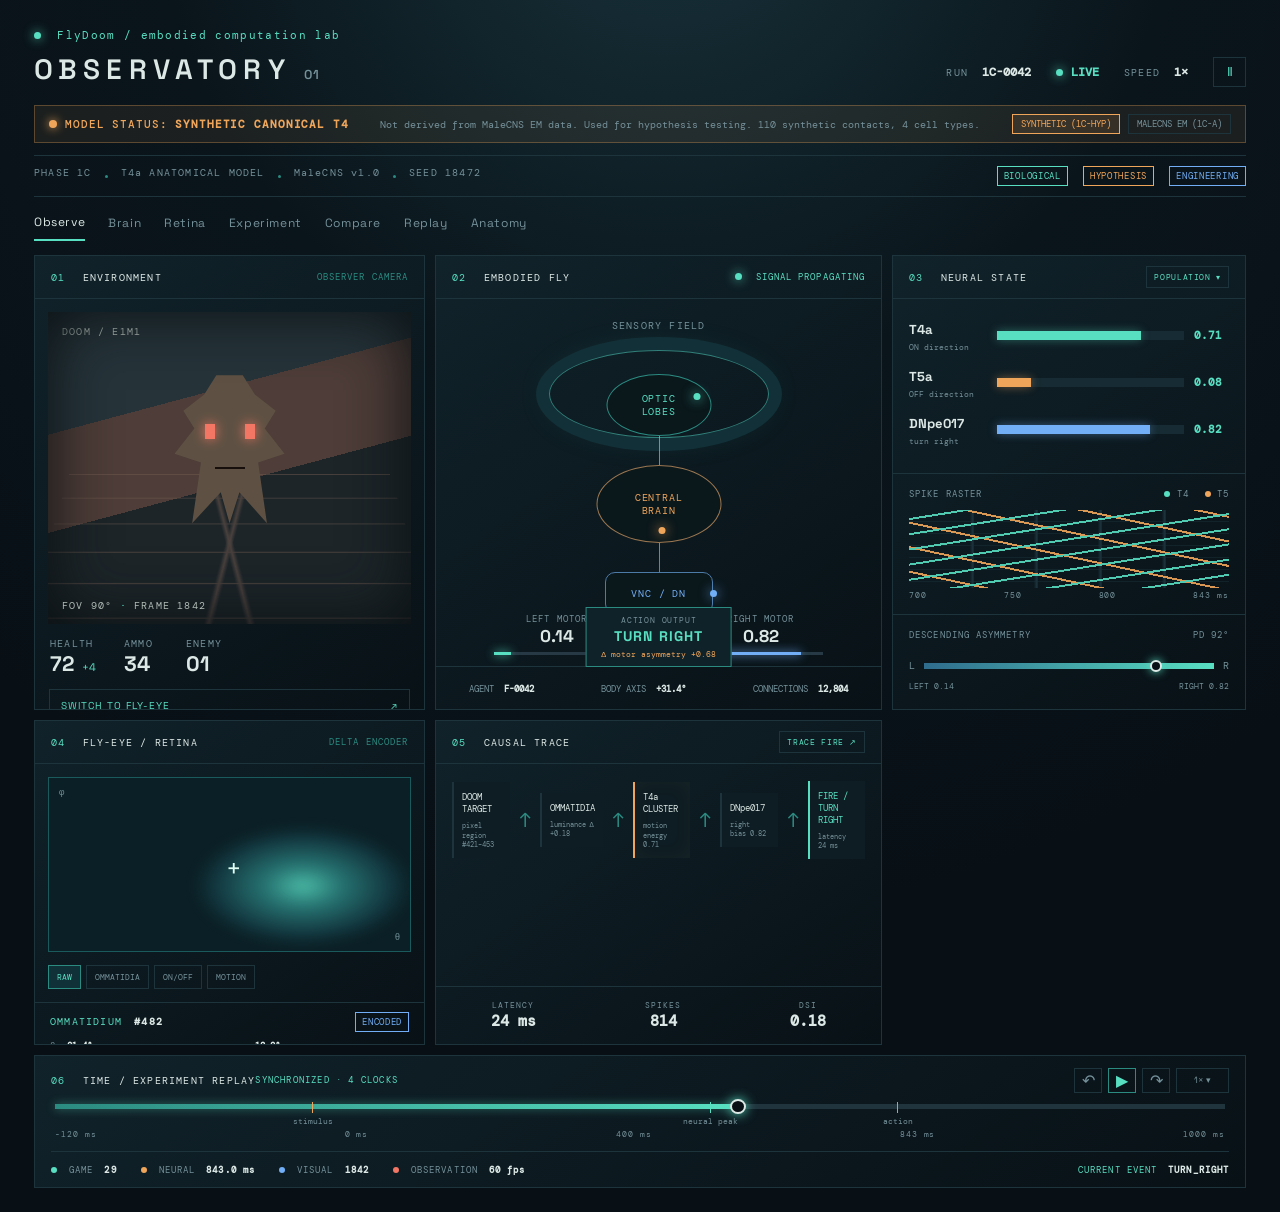
==== web/index.html @ b26ffa6d "Implement Observatory Anatomy Mode, Model Status Banner, and MaleCNS real extraction scaffold" ====
<!doctype html>
<html lang="en">
  <head>
    <meta charset="UTF-8" />
    <meta name="viewport" content="width=device-width, initial-scale=1.0" />
    <title>FlyDoom Observatory</title>
    <link rel="stylesheet" href="./styles.css" />
    <link rel="stylesheet" href="./overrides.css" />
  </head>
  <body>
    <main class="app-shell">
      <header class="topbar">
        <div class="brand-block">
          <div class="eyebrow"><span class="pulse-dot"></span> FlyDoom / embodied computation lab</div>
          <h1>OBSERVATORY <span>01</span></h1>
        </div>
        <div class="run-meta">
          <div><span class="meta-label">RUN</span> <strong>1C-0042</strong></div>
          <div class="live-status"><span class="status-dot"></span><strong id="runState">LIVE</strong></div>
          <div><span class="meta-label">SPEED</span> <strong id="speedLabel">1×</strong></div>
          <button class="icon-button" id="pauseButton" aria-label="Pause replay">Ⅱ</button>
        </div>
      </header>

      
      <div class="model-status-banner" id="modelStatusBanner">
        <div class="model-status-badge">
          <span class="warning-dot"></span>
          <span>MODEL STATUS: <strong>SYNTHETIC CANONICAL T4</strong></span>
        </div>
        <div class="model-status-desc">
          Not derived from MaleCNS EM data. Used for hypothesis testing. 110 synthetic contacts, 4 cell types.
        </div>
        <div class="model-status-switch">
          <button class="active" id="statusSyntheticBtn">SYNTHETIC (1C-HYP)</button>
          <button id="statusRealBtn">MALECNS EM (1C-A)</button>
        </div>
      </div>
      <div class="subbar">
        <span>PHASE 1C</span><i></i><span>T4a ANATOMICAL MODEL</span><i></i><span>MaleCNS v1.0</span><i></i><span>SEED 18472</span>
        <div class="subbar-right"><span class="provenance-key biological">BIOLOGICAL</span><span class="provenance-key hypothesis">HYPOTHESIS</span><span class="provenance-key engineering">ENGINEERING</span></div>
      </div>

      <nav class="mode-tabs" aria-label="Observatory modes">
        <button class="mode-tab active">Observe</button><button class="mode-tab">Brain</button><button class="mode-tab">Retina</button><button class="mode-tab">Experiment</button><button class="mode-tab">Compare</button><button class="mode-tab">Replay</button><button class="mode-tab">Anatomy</button>
      </nav>

      <section class="cockpit-grid">
        <section class="panel environment-panel">
          <div class="panel-heading"><span><span class="panel-index">01</span> ENVIRONMENT</span><span class="camera-chip">OBSERVER CAMERA</span></div>
          <div class="doom-view" id="doomView">
            <div class="doom-grid"></div><div class="crosshair"></div><div class="doom-label">DOOM / E1M1</div>
            <div class="enemy imp"><span class="imp-eye left"></span><span class="imp-eye right"></span><span class="imp-mouth"></span></div>
            <div class="damage-vignette"></div><div class="camera-readout">FOV 90° <span>·</span> FRAME 1842</div>
          </div>
          <div class="env-stats"><div><span>HEALTH</span><strong>72</strong><em>+4</em></div><div><span>AMMO</span><strong>34</strong></div><div><span>ENEMY</span><strong>01</strong></div></div>
          <button class="outline-button" id="cameraButton">SWITCH TO FLY-EYE <span>↗</span></button>
        </section>

        <section class="panel fly-panel">
          <div class="panel-heading"><span><span class="panel-index">02</span> EMBODIED FLY</span><span class="signal-label"><span class="status-dot"></span> SIGNAL PROPAGATING</span></div>
          <div class="fly-stage">
            <div class="field-label top">SENSORY FIELD</div><div class="optic-ring"></div>
            <div class="brain-node optic"><span>OPTIC<br />LOBES</span><b></b></div><div class="brain-node central"><span>CENTRAL<br />BRAIN</span><b></b></div><div class="brain-node vnc"><span>VNC / DN</span><b></b></div>
            <div class="neural-line line-a"></div><div class="neural-line line-b"></div><div class="neural-line line-c"></div>
            <div class="motor-row"><div><span class="motor-side">LEFT MOTOR</span><strong id="leftMotor">0.14</strong><div class="motor-bar"><i style="width:14%"></i></div></div><div class="motor-arrow">↘</div><div><span class="motor-side">RIGHT MOTOR</span><strong id="rightMotor">0.82</strong><div class="motor-bar right"><i style="width:82%"></i></div></div></div>
            <div class="action-readout"><span>ACTION OUTPUT</span><strong id="actionOutput">TURN RIGHT</strong><small>Δ motor asymmetry +0.68</small></div>
          </div>
          <div class="fly-footer"><span>AGENT <strong>F-0042</strong></span><span>BODY AXIS <strong>+31.4°</strong></span><span>CONNECTIONS <strong>12,804</strong></span></div>
        </section>

        <section class="panel neural-panel">
          <div class="panel-heading"><span><span class="panel-index">03</span> NEURAL STATE</span><button class="mini-button">POPULATION ▾</button></div>
          <div class="activity-list"><div class="activity-row"><div><strong>T4a</strong><small>ON direction</small></div><div class="activity-track"><i style="width:77%"></i></div><b>0.71</b></div><div class="activity-row"><div><strong>T5a</strong><small>OFF direction</small></div><div class="activity-track"><i class="orange" style="width:18%"></i></div><b>0.08</b></div><div class="activity-row"><div><strong>DNpe017</strong><small>turn right</small></div><div class="activity-track"><i class="blue" style="width:82%"></i></div><b>0.82</b></div></div>
          <div class="chart-block"><div class="chart-title"><span>SPIKE RASTER</span><span class="chart-legend"><i></i> T4 <i class="orange-dot"></i> T5</span></div><div class="raster" id="raster"></div><div class="axis"><span>700</span><span>750</span><span>800</span><span>843 ms</span></div></div>
          <div class="direction-block"><div class="chart-title"><span>DESCENDING ASYMMETRY</span><span>PD 92°</span></div><div class="direction-meter"><span>L</span><div><i style="left:78%"></i></div><span>R</span></div><div class="direction-labels"><span>LEFT 0.14</span><span>RIGHT 0.82</span></div></div>
        </section>

        <section class="panel retina-panel">
          <div class="panel-heading"><span><span class="panel-index">04</span> FLY-EYE / RETINA</span><span class="camera-chip">DELTA ENCODER</span></div>
          <div class="retina-view"><div class="retina-grid"></div><div class="retina-orb"></div><span class="retina-cross">+</span><span class="retina-axis x">θ</span><span class="retina-axis y">φ</span></div>
          <div class="retina-controls"><button class="seg active">RAW</button><button class="seg">OMMATIDIA</button><button class="seg">ON/OFF</button><button class="seg">MOTION</button></div>
          <div class="retina-inspector"><div class="inspector-title">OMMATIDIUM <strong>#482</strong><span class="provenance-key engineering">ENCODED</span></div><div class="inspector-grid"><span>θ <b>31.4°</b></span><span>φ <b>-12.8°</b></span><span>LUMINANCE <b>0.71</b></span><span>ΔI <b class="orange-text">+0.18</b></span></div><div class="downstream"><span>DOWNSTREAM</span><b>L1 <i>0.43</i></b><b>Mi1 <i>0.19</i></b><b>T4a <i>0.27</i></b></div></div>
        </section>

        <section class="panel telemetry-panel">
          <div class="panel-heading"><span><span class="panel-index">05</span> CAUSAL TRACE</span><button class="mini-button" id="traceButton">TRACE FIRE ↗</button></div>
          <div class="trace-chain"><div class="trace-node">DOOM TARGET<small>pixel region #421–453</small></div><span>↑</span><div class="trace-node">OMMATIDIA<small>luminance Δ +0.18</small></div><span>↑</span><div class="trace-node active-node">T4a CLUSTER<small>motion energy 0.71</small></div><span>↑</span><div class="trace-node">DNpe017<small>right bias 0.82</small></div><span>↑</span><div class="trace-node action-node">FIRE / TURN RIGHT<small>latency 24 ms</small></div></div>
          <div class="telemetry-footer"><div><span>LATENCY</span><strong>24 ms</strong></div><div><span>SPIKES</span><strong>814</strong></div><div><span>DSI</span><strong>0.18</strong></div></div>
        </section>
      </section>

      <!-- ANATOMY MODE VIEW -->
      <section class="anatomy-container" id="anatomyContainer">
        <!-- Left: Visual Field & Receptive Field Mapping -->
        <section class="panel">
          <div class="panel-heading">
            <span><span class="panel-index">A1</span> VISUAL FIELD & RETINOTOPY</span>
            <span class="camera-chip">T4a RECEPTIVE FIELD</span>
          </div>
          <div class="visual-field-canvas" id="visualFieldCanvas">
            <div class="retinotopic-grid" id="retinotopicGrid"></div>
            <div class="drifting-bar"></div>
            <div class="doom-label">STIMULUS: DRIFTING GRATING (0° RIGHT)</div>
            <div class="camera-readout">RETINA: <strong>DELTA ENCODER</strong> · 16 COLUMNS</div>
          </div>
          <div class="env-stats">
            <div><span>MAPPED COLS</span><strong>6, 8, 10</strong><em>T4a span</em></div>
            <div><span>INPUT TYPES</span><strong>4</strong><em>Mi4, Mi9, Mi1, Tm3</em></div>
            <div><span>TOTAL CONTACTS</span><strong>110</strong></div>
          </div>
        </section>

        <!-- Center: 3D T4a Dendritic Arborization -->
        <section class="panel">
          <div class="panel-heading">
            <span><span class="panel-index">A2</span> 3D T4a DENDRITIC ARBORIZATION</span>
            <span class="signal-label"><span class="status-dot"></span> 110 SYNAPSES MAPPED</span>
          </div>
          <div class="arbor-stage" id="arborStage">
            <svg id="arborSvg" viewBox="-15 -15 30 30">
              <!-- Coordinate Grid -->
              <circle cx="0" cy="0" r="12" fill="none" stroke="#162a33" stroke-dasharray="1,2" stroke-width="0.3"/>
              <circle cx="0" cy="0" r="6" fill="none" stroke="#162a33" stroke-dasharray="1,2" stroke-width="0.3"/>
              <line x1="-14" y1="0" x2="14" y2="0" stroke="#1f3d48" stroke-width="0.4"/>
              <line x1="0" y1="-14" x2="0" y2="14" stroke="#1f3d48" stroke-width="0.4"/>
              <text x="11" y="-1" font-size="1.6" fill="#58dfc2" font-family="monospace">+x (0° PD)</text>
              <text x="-14" y="-1" font-size="1.6" fill="#d07af5" font-family="monospace">-x (Null)</text>

              <!-- Soma -->
              <circle cx="0" cy="4" r="1.8" fill="#11252d" stroke="#58dfc2" stroke-width="0.6" id="somaNode"/>
              <text x="-2" y="7.5" font-size="1.6" fill="#bcc7c0" font-family="monospace">SOMA / SIZ</text>

              <!-- Main Dendritic Trunk -->
              <path d="M 0,2.2 L 0,-1.5" stroke="#317f79" stroke-width="2.4" class="dendrite-branch" data-branch="trunk"/>

              <!-- Leading Branch (Null Inhibition: Mi4 base, Mi9 tips) -->
              <path d="M 0,-1.5 Q -3,-2.5 -5.5,-3.8" stroke="#d07af5" stroke-width="2.0" class="dendrite-branch" data-branch="leading" id="branchLeading"/>
              <path d="M -5.5,-3.8 L -8.2,-5.0" stroke="#f5d76e" stroke-width="1.4" class="dendrite-branch" data-branch="leading_tip" id="branchLeadingTip"/>

              <!-- Central Branch (Base Excitation: Mi1) -->
              <path d="M 0,-1.5 L 0.2,-7.0" stroke="#58dfc2" stroke-width="2.2" class="dendrite-branch" data-branch="central" id="branchCentral"/>

              <!-- Trailing Branch (Delayed Excitation: Tm3) -->
              <path d="M 0,-1.5 Q 3,-2.5 5.8,-4.2" stroke="#f0a65a" stroke-width="2.0" class="dendrite-branch" data-branch="trailing" id="branchTrailing"/>

              <!-- Dynamic Synapses Group -->
              <g id="synapsesGroup"></g>
            </svg>
          </div>
          <div class="fly-footer">
            <span>AXIS <strong>X-ALIGNED (0° PREF)</strong></span>
            <span>SPAN <strong>12.3 μm</strong></span>
            <span>COMPARTMENTS <strong>3 ACTIVE</strong></span>
          </div>
        </section>

        <!-- Right: Presynaptic Partner Filter & Synapse List -->
        <section class="panel">
          <div class="panel-heading">
            <span><span class="panel-index">A3</span> PRESYNAPTIC SYNAPSE LIST</span>
            <span class="camera-chip" id="partnerCountBadge">110 CONTACTS</span>
          </div>
          <div class="partner-filter-row">
            <button class="partner-pill active" data-partner="all">ALL (110)</button>
            <button class="partner-pill mi9" data-partner="Mi9">Mi9 (15)</button>
            <button class="partner-pill mi1" data-partner="Mi1">Mi1 (40)</button>
            <button class="partner-pill tm3" data-partner="Tm3">Tm3 (35)</button>
            <button class="partner-pill mi4" data-partner="Mi4">Mi4 (20)</button>
          </div>
          <div class="synapse-table-container">
            <table class="synapse-table">
              <thead>
                <tr><th>ID</th><th>PRE</th><th>COMP</th><th>X (μm)</th><th>NT</th></tr>
              </thead>
              <tbody id="synapseTableBody"></tbody>
            </table>
          </div>
        </section>

        <!-- Bottom Full-Width: Synapse/Branch Inspector & Multi-Model Progression -->
        <section class="panel" style="grid-column: 1 / -1;">
          <div class="panel-heading">
            <span><span class="panel-index">A4</span> ANATOMICAL & EPISTEMIC PROVENANCE INSPECTOR</span>
            <div class="model-progression-tabs">
              <span style="font-size:9px;color:var(--muted);align-self:center;margin-right:4px;">MODEL EVALUATOR:</span>
              <button class="model-tab-btn" data-model="model_a">MODEL A (POINT)</button>
              <button class="model-tab-btn" data-model="model_b">MODEL B (TEMPORAL)</button>
              <button class="model-tab-btn" data-model="model_c">MODEL C (PASSIVE TREE)</button>
              <button class="model-tab-btn active" data-model="model_d">MODEL D (NONLINEAR TREE)</button>
            </div>
          </div>
          <div class="inspector-panel-grid">
            <!-- Col 1: Selected Element Summary -->
            <div class="inspector-section">
              <div class="inspector-title" id="inspectorTitle">SELECTED ELEMENT: <strong>Mi9 TIP SYNAPSE #14</strong></div>
              <div class="inspector-grid" id="inspectorDetails">
                <span>PRE-TYPE: <b>Mi9 (Column 6)</b></span>
                <span>COMPARTMENT: <b>Leading Distal Tip</b></span>
                <span>COORDINATES: <b>(-4.21, -0.42, 1.18) μm</b></span>
                <span>TRANSMITTER: <b class="orange-text">Glutamate (Inhibitory GluCl)</b></span>
                <span>DELAY / TAU: <b>τ_syn = 40.0 ms</b></span>
                <span>RECEPTIVE FIELD: <b>Visual Column 6 (Ommatidium #486)</b></span>
              </div>
            </div>

            <!-- Col 2: Epistemic Provenance Card -->
            <div class="inspector-section">
              <div class="inspector-title">PROVENANCE AUDIT & SOURCE VERIFICATION</div>
              <div class="provenance-card" id="provenanceCard">
                <span class="provenance-tier-tag hypothesis" id="provTierBadge">COMPUTATIONAL_HYPOTHESIS</span>
                <div style="color:var(--muted);line-height:1.5;">
                  <div>SOURCE: <strong id="provSource" style="color:var(--text);">Synthetic_Canonical_T4a_Model</strong></div>
                  <div>RATIONALE: <span id="provRationale">Parameterized hypothesis testing of distal tip inhibition based on Takemura et al. (2017) and Strother et al. (2017).</span></div>
                  <div>DOI: <a id="provDoi" href="#" style="color:var(--cyan);text-decoration:none;">10.1038/s41586-025-09276-5</a> · EXTRACT STATUS: <em style="color:var(--amber);font-style:normal;">Pending MaleCNS EM extraction (Phase 1C-A)</em></div>
                </div>
              </div>
            </div>

            <!-- Col 3: Live Model Electrophysiology Readout -->
            <div class="inspector-section">
              <div class="inspector-title">ACTIVE MODEL PERFORMANCE (MODEL D)</div>
              <div class="env-stats" style="padding:8px 0;gap:18px;">
                <div><span>DISCRETE DSI</span><strong id="activeDsi" style="color:var(--cyan);">0.5902</strong><em>PASS</em></div>
                <div><span>MODULATION</span><strong id="activeMi">1.000</strong><em>Zero baseline</em></div>
                <div><span>VECTOR V</span><strong id="activeVector">0.4513</strong><em>Tuned</em></div>
              </div>
              <div class="downstream" style="margin-top:2px;">
                <span>TUNING CURVE:</span>
                <b id="activeCurve" style="font-size:9px;color:var(--muted);">[25, 19, 0, 84, 97, 84, 0, 33]</b>
              </div>
            </div>
          </div>
        </section>
      </section>

      <section class="timeline-panel panel">
        <div class="timeline-top"><div class="panel-heading"><span><span class="panel-index">06</span> TIME / EXPERIMENT REPLAY</span><span class="timeline-status">SYNCHRONIZED · 4 CLOCKS</span></div><div class="replay-controls"><button>↶</button><button id="playButton">▶</button><button>↷</button><button class="speed-button">1× ▾</button></div></div>
        <div class="timeline"><div class="timeline-track"><div class="timeline-progress" id="timelineProgress"></div><button class="timeline-handle" id="timelineHandle" aria-label="Current replay time"></button><div class="event-marker stimulus" style="left:22%"><span>stimulus</span></div><div class="event-marker peak" style="left:56%"><span>neural peak</span></div><div class="event-marker action" style="left:72%"><span>action</span></div></div><div class="timeline-scale"><span>-120 ms</span><span>0 ms</span><span>400 ms</span><span>843 ms</span><span>1000 ms</span></div></div>
        <div class="clock-strip"><span><i class="clock game"></i> GAME <b>29</b></span><span><i class="clock neural"></i> NEURAL <b>843.0 ms</b></span><span><i class="clock visual"></i> VISUAL <b>1842</b></span><span><i class="clock observation"></i> OBSERVATION <b>60 fps</b></span><span class="current-event">CURRENT EVENT <b>TURN_RIGHT</b></span></div>
      </section>
    </main>
    <script src="./app.js"></script>
  </body>
</html>
---- web/styles.css ----
@import url('https://fonts.googleapis.com/css2?family=DM+Mono:wght@400;500&family=Space+Grotesk:wght@400;500;600;700&display=swap');
:root{--bg:#081016;--panel:#0d181f;--panel-hi:#11232b;--line:#1e343c;--muted:#75919a;--text:#dce8e5;--cyan:#58dfc2;--cyan-dim:#2b8b81;--amber:#f0a65a;--blue:#71aef5;--red:#f27663}*{box-sizing:border-box}body{margin:0;background:radial-gradient(circle at 52% -10%,#18313a 0,#0a151b 34%,var(--bg) 70%);color:var(--text);font-family:'Space Grotesk',sans-serif;min-width:1080px}button{font:inherit;color:inherit;cursor:pointer}.app-shell{max-width:1680px;margin:0 auto;padding:28px 34px 24px}.topbar{display:flex;justify-content:space-between;align-items:flex-end;padding-bottom:18px}.eyebrow,.meta-label,.panel-heading,.camera-chip,.signal-label,.subbar,.provenance-key,.clock-strip,.axis,.timeline-scale,.retina-controls,.motor-side,.activity-row small,.chart-title,.doom-label,.camera-readout,.field-label,.inspector-title,.downstream,.env-stats span,.telemetry-footer span{font-family:'DM Mono',monospace;font-size:10px;letter-spacing:.12em}.eyebrow{color:var(--cyan);font-size:11px}.pulse-dot,.status-dot{display:inline-block;width:7px;height:7px;border-radius:50%;background:var(--cyan);box-shadow:0 0 11px var(--cyan);margin-right:8px}.brand-block h1{font-size:28px;letter-spacing:.22em;margin:9px 0 0;font-weight:600}.brand-block h1 span{font-size:13px;color:var(--muted);letter-spacing:.12em}.run-meta{display:flex;gap:25px;align-items:center;font-family:'DM Mono',monospace;font-size:12px}.meta-label{color:var(--muted);margin-right:7px}.live-status{color:var(--cyan)}.icon-button,.mini-button,.outline-button{border:1px solid var(--line);background:transparent}.icon-button{width:33px;height:30px;color:var(--cyan)}.subbar{display:flex;gap:13px;color:var(--muted);padding:10px 0;border-top:1px solid var(--line);border-bottom:1px solid var(--line)}.subbar i{width:3px;height:3px;background:var(--cyan-dim);border-radius:50%;align-self:center}.subbar-right{margin-left:auto;display:flex;gap:15px}.provenance-key{font-size:9px;letter-spacing:.08em;padding:3px 6px;border:1px solid currentColor}.biological{color:var(--cyan)}.hypothesis{color:var(--amber)}.engineering{color:var(--blue)}.mode-tabs{display:flex;gap:23px;padding:17px 0 14px}.mode-tab{background:none;border:0;color:var(--muted);padding:0 0 9px;font-size:12px;letter-spacing:.05em}.mode-tab.active{color:var(--text);border-bottom:2px solid var(--cyan)}.cockpit-grid{display:grid;grid-template-columns:1.05fr 1.2fr .95fr;grid-template-rows:455px 325px;gap:10px}.panel{border:1px solid var(--line);background:linear-gradient(145deg,rgba(17,35,43,.95),rgba(8,17,22,.95));position:relative;overflow:hidden}.panel-heading{height:43px;border-bottom:1px solid var(--line);display:flex;align-items:center;justify-content:space-between;padding:0 16px;color:var(--muted)}.panel-heading>span:first-child{color:var(--text)}.panel-index{color:var(--cyan);margin-right:10px}.camera-chip,.signal-label{font-size:9px;color:var(--cyan-dim)}.signal-label{color:var(--cyan)}.doom-view{height:312px;margin:13px;background:#1a2327;position:relative;overflow:hidden;background:linear-gradient(165deg,#26343a 0 30%,#4e3d38 30% 54%,#1d2529 54%)}.doom-grid{position:absolute;inset:48% 0 0;background:linear-gradient(104deg,transparent 49%,#806155 50%,transparent 51%),linear-gradient(76deg,transparent 49%,#806155 50%,transparent 51%),linear-gradient(#795e53 1px,transparent 1px);background-size:100% 100%,100% 100%,100% 30px;opacity:.45;transform:perspective(170px) rotateX(16deg)}.doom-label{position:absolute;top:13px;left:14px;color:#bcc7c0}.camera-readout{position:absolute;bottom:12px;left:14px;color:#b1bbb5}.camera-readout span{color:var(--cyan)}.crosshair{position:absolute;left:50%;top:48%;width:35px;height:35px;border:1px solid rgba(88,223,194,.8);transform:translate(-50%,-50%);border-radius:50%}.crosshair:before,.crosshair:after{content:'';position:absolute;background:var(--cyan)}.crosshair:before{height:1px;width:55px;left:-11px;top:16px}.crosshair:after{width:1px;height:55px;left:16px;top:-11px}.enemy{position:absolute;left:50%;top:44%;transform:translate(-50%,-50%);width:110px;height:148px;background:#5e5143;clip-path:polygon(38% 0,62% 0,73% 13%,92% 24%,82% 36%,100% 53%,76% 59%,84% 100%,59% 79%,50% 100%,42% 79%,16% 100%,24% 59%,0 53%,18% 36%,8% 24%,27% 13%);filter:drop-shadow(0 0 12px #f2766370)}.imp-eye{position:absolute;top:49px;width:10px;height:15px;background:var(--red);box-shadow:0 0 12px var(--red)}.imp-eye.left{left:30px}.imp-eye.right{right:30px}.imp-mouth{position:absolute;left:40px;top:81px;width:30px;height:13px;border-bottom:2px solid #160f0b}.damage-vignette{position:absolute;inset:0;box-shadow:inset 0 0 65px #090f12}.env-stats{display:flex;gap:28px;padding:0 15px 12px}.env-stats div{display:grid;grid-template-columns:auto auto;column-gap:8px;align-items:baseline}.env-stats span{grid-column:1/-1;color:var(--muted)}.env-stats strong{font-size:21px}.env-stats em{color:var(--cyan);font-style:normal;font-size:11px}.outline-button{margin:0 14px;padding:9px 11px;font-size:10px;letter-spacing:.1em;color:var(--cyan);width:calc(100% - 28px);text-align:left}.outline-button span{float:right}.fly-stage{height:367px;position:relative}.field-label{position:absolute;top:20px;width:100%;text-align:center;color:var(--muted)}.optic-ring{position:absolute;left:50%;top:51px;width:220px;height:88px;transform:translateX(-50%);border:1px solid #317f79;border-radius:50%;box-shadow:0 0 0 13px #123038,0 0 35px #3bd0b020}.brain-node{position:absolute;border:1px solid var(--cyan-dim);background:#0a171b;border-radius:50%;text-align:center;display:flex;align-items:center;justify-content:center;font-family:'DM Mono',monospace;font-size:10px;letter-spacing:.08em;color:var(--cyan)}.brain-node b{position:absolute;width:7px;height:7px;background:var(--cyan);border-radius:50%;box-shadow:0 0 12px var(--cyan)}.optic{left:50%;top:75px;transform:translateX(-50%);width:105px;height:62px}.optic b{right:10px;top:18px}.central{left:50%;top:166px;transform:translateX(-50%);width:125px;height:78px;border-color:#9a7650;color:var(--amber)}.central b{bottom:8px;left:50%;background:var(--amber);box-shadow:0 0 12px var(--amber)}.vnc{left:50%;top:273px;transform:translateX(-50%);width:108px;height:42px;border-radius:10px;color:var(--blue);border-color:#4d7ba8}.vnc b{right:-5px;top:17px;background:var(--blue);box-shadow:0 0 12px var(--blue)}.neural-line{position:absolute;width:1px;background:linear-gradient(var(--cyan),var(--amber));left:50%;opacity:.7}.line-a{top:137px;height:29px}.line-b{top:244px;height:29px;background:linear-gradient(var(--amber),var(--blue))}.line-c{top:315px;height:22px;background:var(--blue)}.motor-row{position:absolute;bottom:11px;left:13%;right:13%;display:flex;justify-content:space-between;align-items:end;text-align:center}.motor-row>div:not(.motor-arrow){width:38%}.motor-arrow{color:var(--blue);font-size:21px;padding-bottom:5px}.motor-side{display:block;color:var(--muted);font-size:9px}.motor-row strong{font-size:17px}.motor-bar{height:3px;background:#263944;margin-top:5px}.motor-bar i{display:block;height:100%;background:var(--cyan);box-shadow:0 0 10px var(--cyan)}.motor-bar.right i{background:var(--blue);box-shadow:0 0 10px var(--blue)}.action-readout{position:absolute;bottom:-1px;left:50%;transform:translateX(-50%);background:#102229;border:1px solid var(--cyan-dim);padding:7px 15px;text-align:center;min-width:145px}.action-readout span,.action-readout small{display:block;font-family:'DM Mono',monospace;font-size:8px;color:var(--muted);letter-spacing:.1em}.action-readout strong{font-size:14px;color:var(--cyan);letter-spacing:.08em}.action-readout small{color:var(--amber);letter-spacing:0;margin-top:3px}.fly-footer{border-top:1px solid var(--line);height:44px;display:flex;align-items:center;justify-content:space-around;color:var(--muted);font-family:'DM Mono',monospace;font-size:9px}.fly-footer strong{color:var(--text);margin-left:5px}.activity-list{padding:19px 16px 14px}.activity-row{display:grid;grid-template-columns:78px 1fr 35px;gap:10px;align-items:center;margin-bottom:13px}.activity-row strong{font-size:13px}.activity-row small{display:block;color:var(--muted);font-size:8px;letter-spacing:0;margin-top:3px}.activity-row>b{font-family:'DM Mono',monospace;font-size:11px;color:var(--cyan)}.activity-track{height:9px;background:#162b33}.activity-track i{display:block;height:100%;background:var(--cyan);box-shadow:0 0 10px #58dfc260}.activity-track i.orange{background:var(--amber);box-shadow:0 0 10px #f0a65a70}.activity-track i.blue{background:var(--blue);box-shadow:0 0 10px #71aef570}.chart-block,.direction-block{border-top:1px solid var(--line);padding:14px 16px}.chart-title{display:flex;justify-content:space-between;color:var(--muted);font-size:9px}.chart-legend i,.chart-legend .orange-dot{display:inline-block;width:6px;height:6px;background:var(--cyan);border-radius:50%;margin-left:10px}.chart-legend .orange-dot{background:var(--amber)}.raster{height:78px;margin:10px 0 2px;background:repeating-linear-gradient(to bottom,transparent 0,transparent 11px,#1a3038 12px),linear-gradient(90deg,transparent 0 19%,#1e3640 20%,transparent 20.4% 39%,#1e3640 40%,transparent 40.4% 59%,#1e3640 60%,transparent 60.4% 79%,#1e3640 80%,transparent 80.4%);position:relative;overflow:hidden}.raster:before{content:'';position:absolute;inset:0;background:repeating-linear-gradient(171deg,transparent 0 8px,#58dfc2 8px 10px,transparent 10px 15px),repeating-linear-gradient(12deg,transparent 0 15px,#f0a65a 15px 17px,transparent 17px 24px);opacity:.9}.axis{display:flex;justify-content:space-between;color:var(--muted);font-size:8px}.direction-meter{display:flex;align-items:center;gap:9px;margin-top:18px;color:var(--muted);font-family:'DM Mono',monospace;font-size:10px}.direction-meter>div{height:6px;flex:1;background:linear-gradient(90deg,#2f6c8d,#58dfc2);position:relative}.direction-meter i{position:absolute;width:12px;height:12px;border:2px solid var(--text);border-radius:50%;top:-3px;background:var(--bg);box-shadow:0 0 10px var(--cyan)}.direction-labels{display:flex;justify-content:space-between;margin-top:9px;font-family:'DM Mono',monospace;font-size:8px;color:var(--muted)}.retina-view{height:175px;margin:13px;background:#0b2026;border:1px solid #1b5a5c;position:relative;overflow:hidden}.retina-grid{position:absolute;inset:0;background:linear-gradient(90deg,transparent 49%,#3e8c8d 50%,transparent 51%),linear-gradient(transparent 49%,#3e8c8d 50%,transparent 51%);background-size:36px 36px;opacity:.35}.retina-orb{position:absolute;left:40%;top:28%;width:220px;height:120px;background:radial-gradient(ellipse at center,#5be2c6 0,#2d8784 25%,#153e47 56%,transparent 70%);filter:blur(6px);opacity:.8}.retina-cross{position:absolute;left:49%;top:43%;color:#dffdf2;font-size:25px}.retina-axis{position:absolute;color:var(--muted);font-family:'DM Mono',monospace;font-size:9px}.retina-axis.x{right:10px;bottom:8px}.retina-axis.y{left:10px;top:8px}.retina-controls{display:flex;gap:5px;padding:0 13px 13px}.seg{border:1px solid var(--line);background:transparent;padding:6px 8px;font-size:8px;color:var(--muted)}.seg.active{color:var(--cyan);border-color:var(--cyan-dim);background:#113139}.retina-inspector{border-top:1px solid var(--line);padding:12px 15px}.inspector-title{color:var(--cyan);font-size:10px}.inspector-title strong{color:var(--text);margin-left:5px}.inspector-title .provenance-key{float:right;margin-top:-3px}.inspector-grid{display:grid;grid-template-columns:1fr 1fr;gap:7px;margin:12px 0;font-family:'DM Mono',monospace;font-size:9px;color:var(--muted)}.inspector-grid b{color:var(--text);margin-left:7px}.orange-text{color:var(--amber)!important}.downstream{display:flex;gap:12px;color:var(--muted);font-size:8px;align-items:center}.downstream b{color:var(--text)}.downstream i{color:var(--cyan);font-style:normal;margin-left:3px}.mini-button{padding:5px 7px;font-size:8px;color:var(--cyan);letter-spacing:.08em}.trace-chain{padding:17px 16px;display:grid;grid-template-columns:1fr 20px 1fr 20px 1fr 20px 1fr 20px 1fr;align-items:center;gap:5px}.trace-chain>span{text-align:center;color:var(--cyan-dim);font-size:20px}.trace-node{border-left:2px solid var(--line);padding:9px 8px;background:#0e1d23;font-family:'DM Mono',monospace;font-size:9px;color:var(--text);min-height:51px}.trace-node small{display:block;color:var(--muted);font-size:7px;margin-top:6px;line-height:1.3}.trace-node.active-node{border-color:var(--amber);box-shadow:inset 0 0 20px #f0a65a0b}.trace-node.action-node{border-color:var(--cyan);color:var(--cyan)}.telemetry-footer{position:absolute;bottom:0;border-top:1px solid var(--line);width:100%;display:flex;justify-content:space-around;padding:13px 0}.telemetry-footer div{text-align:center}.telemetry-footer span{display:block;color:var(--muted);font-size:8px}.telemetry-footer strong{font-family:'DM Mono',monospace;font-size:15px}.timeline-panel{margin-top:10px;padding:0 16px}.timeline-top{display:flex;justify-content:space-between;align-items:center}.timeline-top .panel-heading{border:0;padding:0;height:48px}.timeline-status{font-family:'DM Mono',monospace;font-size:9px;color:var(--cyan)}.replay-controls{display:flex;gap:6px}.replay-controls button{border:1px solid var(--line);background:transparent;width:28px;height:25px;color:var(--muted)}.replay-controls button:nth-child(2){color:var(--cyan);border-color:var(--cyan-dim)}.replay-controls .speed-button{width:53px;font-size:9px}.timeline{padding:0 4px 12px}.timeline-track{height:5px;background:#20343d;position:relative}.timeline-progress{height:100%;background:linear-gradient(90deg,var(--cyan-dim),var(--cyan));width:56%;box-shadow:0 0 10px #58dfc270}.timeline-handle{position:absolute;left:56%;top:-5px;width:15px;height:15px;border-radius:50%;border:2px solid var(--text);background:var(--bg);transform:translateX(-50%);box-shadow:0 0 12px var(--cyan)}.event-marker{position:absolute;top:-2px;width:1px;height:11px;background:var(--amber)}.event-marker span{position:absolute;top:14px;left:50%;transform:translateX(-50%);font-family:'DM Mono',monospace;font-size:8px;color:var(--muted);white-space:nowrap}.event-marker.peak{background:var(--cyan)}.event-marker.action{background:var(--blue)}.timeline-scale{display:flex;justify-content:space-between;color:var(--muted);font-size:8px;padding-top:20px}.clock-strip{border-top:1px solid var(--line);display:flex;gap:24px;padding:12px 0 11px;color:var(--muted);font-size:9px}.clock-strip b{color:var(--text);margin-left:5px}.clock{display:inline-block;width:6px;height:6px;border-radius:50%;margin-right:6px;background:var(--cyan)}.clock.neural{background:var(--amber)}.clock.visual{background:var(--blue)}.clock.observation{background:var(--red)}.current-event{margin-left:auto;color:var(--cyan)}@media(max-width:1250px){.app-shell{padding-left:18px;padding-right:18px}.cockpit-grid{grid-template-columns:1fr 1.1fr .9fr}.trace-chain{gap:2px}.trace-chain>span{font-size:14px}}
---- web/overrides.css ----
.doom-view.fly-eye-active{background:radial-gradient(ellipse at center,#2d8b82 0,#173f48 31%,#10252d 58%,#08161c 100%)}
.doom-view.fly-eye-active .doom-grid{opacity:.16}
.doom-view.fly-eye-active .enemy{opacity:.34;filter:drop-shadow(0 0 18px #58dfc2)}
.trace-node.trace-flash{animation:traceFlash .6s ease-out}
@keyframes traceFlash{0%{background:#58dfc235;box-shadow:0 0 24px #58dfc280}100%{background:#0e1d23;box-shadow:none}}

/* --- ANATOMY & MODEL STATUS OVERRIDES --- */
.model-status-banner {
  display: flex;
  align-items: center;
  justify-content: space-between;
  padding: 8px 14px;
  background: rgba(240, 166, 90, 0.08);
  border: 1px solid rgba(240, 166, 90, 0.3);
  margin-bottom: 12px;
  font-family: 'DM Mono', monospace;
  font-size: 11px;
}
.model-status-badge {
  display: flex;
  align-items: center;
  gap: 8px;
  color: var(--amber);
  font-weight: 500;
  letter-spacing: 0.08em;
}
.model-status-badge .warning-dot {
  width: 8px;
  height: 8px;
  border-radius: 50%;
  background: var(--amber);
  box-shadow: 0 0 10px var(--amber);
  animation: pulseAmber 2s infinite ease-in-out;
}
@keyframes pulseAmber {
  0%, 100% { opacity: 0.6; transform: scale(0.9); }
  50% { opacity: 1; transform: scale(1.15); }
}
.model-status-desc {
  color: var(--muted);
  font-size: 10px;
}
.model-status-switch {
  display: flex;
  gap: 8px;
}
.model-status-switch button {
  background: transparent;
  border: 1px solid var(--line);
  padding: 3px 8px;
  font-size: 9px;
  color: var(--muted);
}
.model-status-switch button.active {
  border-color: var(--amber);
  color: var(--amber);
  background: rgba(240, 166, 90, 0.12);
}

/* Anatomy Screen View */
.anatomy-container {
  display: none;
  grid-template-columns: 1fr 1.25fr 1.05fr;
  grid-template-rows: 490px 240px;
  gap: 10px;
}
.anatomy-active .cockpit-grid {
  display: none;
}
.anatomy-active .anatomy-container {
  display: grid;
}

/* Visual Field Panel */
.visual-field-canvas {
  height: 300px;
  margin: 12px;
  background: #081419;
  border: 1px solid var(--line);
  position: relative;
  overflow: hidden;
}
.retinotopic-grid {
  position: absolute;
  inset: 0;
  display: grid;
  grid-template-columns: repeat(16, 1fr);
  opacity: 0.45;
}
.retino-col {
  border-right: 1px dashed rgba(88, 223, 194, 0.2);
  transition: background 0.2s, box-shadow 0.2s;
  cursor: pointer;
}
.retino-col:hover, .retino-col.highlighted {
  background: rgba(88, 223, 194, 0.18);
  box-shadow: inset 0 0 12px rgba(88, 223, 194, 0.4);
}
.drifting-bar {
  position: absolute;
  top: 15%;
  bottom: 15%;
  width: 18px;
  background: rgba(88, 223, 194, 0.85);
  box-shadow: 0 0 25px rgba(88, 223, 194, 0.8);
  animation: driftRight 4s infinite linear;
}
@keyframes driftRight {
  0% { left: 5%; }
  100% { left: 90%; }
}

/* 3D T4a Dendritic Arbor Canvas */
.arbor-stage {
  height: 410px;
  position: relative;
  background: radial-gradient(circle at center, #0e1e24 0%, #081116 70%);
  overflow: hidden;
}
.arbor-stage svg {
  width: 100%;
  height: 100%;
}
.dendrite-branch {
  stroke-linecap: round;
  stroke-linejoin: round;
  cursor: pointer;
  transition: stroke 0.25s, stroke-width 0.25s, filter 0.25s;
}
.dendrite-branch:hover, .dendrite-branch.highlighted {
  stroke-width: 6px !important;
  filter: drop-shadow(0 0 8px currentColor);
}
.synapse-node {
  cursor: pointer;
  transition: r 0.2s, filter 0.2s;
}
.synapse-node:hover, .synapse-node.highlighted {
  r: 8px !important;
  filter: drop-shadow(0 0 10px currentColor);
}

/* Synapse Partner List & Filters */
.partner-filter-row {
  display: flex;
  gap: 6px;
  padding: 10px 14px;
  border-bottom: 1px solid var(--line);
}
.partner-pill {
  padding: 4px 8px;
  font-family: 'DM Mono', monospace;
  font-size: 9px;
  border: 1px solid var(--line);
  background: transparent;
  color: var(--muted);
}
.partner-pill.active {
  border-color: currentColor;
}
.partner-pill.mi9 { color: #f5d76e; }
.partner-pill.mi1 { color: #58dfc2; }
.partner-pill.tm3 { color: #f0a65a; }
.partner-pill.mi4 { color: #d07af5; }

.synapse-table-container {
  height: 380px;
  overflow-y: auto;
  font-family: 'DM Mono', monospace;
  font-size: 9px;
}
.synapse-table {
  width: 100%;
  border-collapse: collapse;
}
.synapse-table th {
  text-align: left;
  padding: 6px 10px;
  color: var(--muted);
  border-bottom: 1px solid var(--line);
  font-weight: 400;
  position: sticky;
  top: 0;
  background: #0d1920;
}
.synapse-table td {
  padding: 5px 10px;
  border-bottom: 1px solid rgba(30, 52, 60, 0.4);
  color: var(--text);
  cursor: pointer;
}
.synapse-table tr:hover, .synapse-table tr.selected {
  background: rgba(88, 223, 194, 0.12);
}

/* Bottom Inspector & Provenance */
.inspector-panel-grid {
  display: grid;
  grid-template-columns: 1.2fr 1.3fr 1fr;
  height: 100%;
}
.inspector-section {
  padding: 12px 16px;
  border-right: 1px solid var(--line);
}
.inspector-section:last-child {
  border-right: none;
}
.provenance-card {
  margin-top: 8px;
  background: #091419;
  border: 1px solid var(--line);
  padding: 8px 12px;
  font-family: 'DM Mono', monospace;
  font-size: 9px;
}
.provenance-tier-tag {
  display: inline-block;
  padding: 2px 6px;
  font-weight: 600;
  font-size: 8px;
  letter-spacing: 0.1em;
  margin-bottom: 6px;
  border: 1px solid currentColor;
}
.provenance-tier-tag.biological { color: var(--cyan); }
.provenance-tier-tag.hypothesis { color: var(--amber); }
.provenance-tier-tag.engineering { color: var(--blue); }

.model-progression-tabs {
  display: flex;
  gap: 6px;
  margin-top: 8px;
}
.model-tab-btn {
  padding: 5px 8px;
  border: 1px solid var(--line);
  background: transparent;
  font-family: 'DM Mono', monospace;
  font-size: 9px;
  color: var(--muted);
}
.model-tab-btn.active {
  border-color: var(--cyan);
  color: var(--cyan);
  background: rgba(88, 223, 194, 0.12);
}
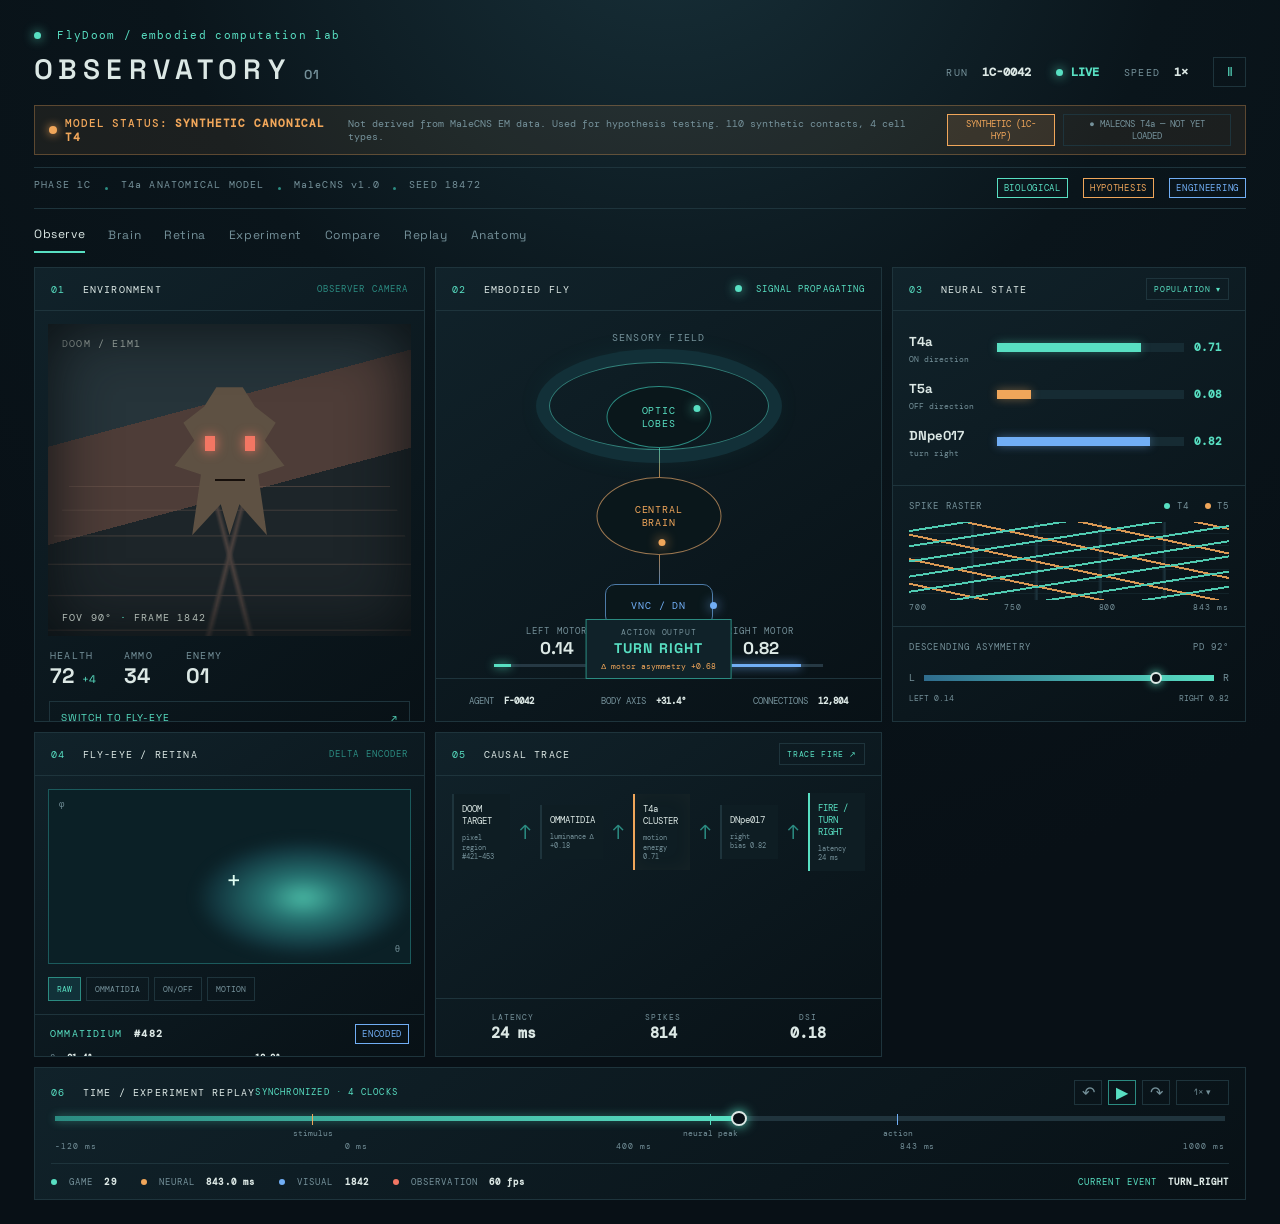
==== commit 31e8aac2: "fix(observatory): enforce epistemic boundaries in web UI and decouple EM confidence" ====
--- a/web/index.html
+++ b/web/index.html
@@ -33,7 +33,7 @@
         </div>
         <div class="model-status-switch">
           <button class="active" id="statusSyntheticBtn">SYNTHETIC (1C-HYP)</button>
-          <button id="statusRealBtn">MALECNS EM (1C-A)</button>
+          <button id="statusRealBtn" disabled title="Awaiting Phase 1C-A EM extraction">● MALECNS T4a — NOT YET LOADED</button>
         </div>
       </div>
       <div class="subbar">
@@ -111,10 +111,10 @@
           </div>
         </section>
 
-        <!-- Center: 3D T4a Dendritic Arborization -->
+        <!-- Center: T4a Dendritic Arbor — 2D Projection -->
         <section class="panel">
           <div class="panel-heading">
-            <span><span class="panel-index">A2</span> 3D T4a DENDRITIC ARBORIZATION</span>
+            <span><span class="panel-index">A2</span> T4a DENDRITIC ARBOR — 2D PROJECTION</span>
             <span class="signal-label"><span class="status-dot"></span> 110 SYNAPSES MAPPED</span>
           </div>
           <div class="arbor-stage" id="arborStage">
@@ -221,7 +221,7 @@
             <div class="inspector-section">
               <div class="inspector-title">ACTIVE MODEL PERFORMANCE (MODEL D)</div>
               <div class="env-stats" style="padding:8px 0;gap:18px;">
-                <div><span>DISCRETE DSI</span><strong id="activeDsi" style="color:var(--cyan);">0.5902</strong><em>PASS</em></div>
+                <div><span>DISCRETE DSI</span><strong id="activeDsi" style="color:var(--cyan);">0.5902</strong><em>HYPOTHESIS GATE: PASS</em></div>
                 <div><span>MODULATION</span><strong id="activeMi">1.000</strong><em>Zero baseline</em></div>
                 <div><span>VECTOR V</span><strong id="activeVector">0.4513</strong><em>Tuned</em></div>
               </div>
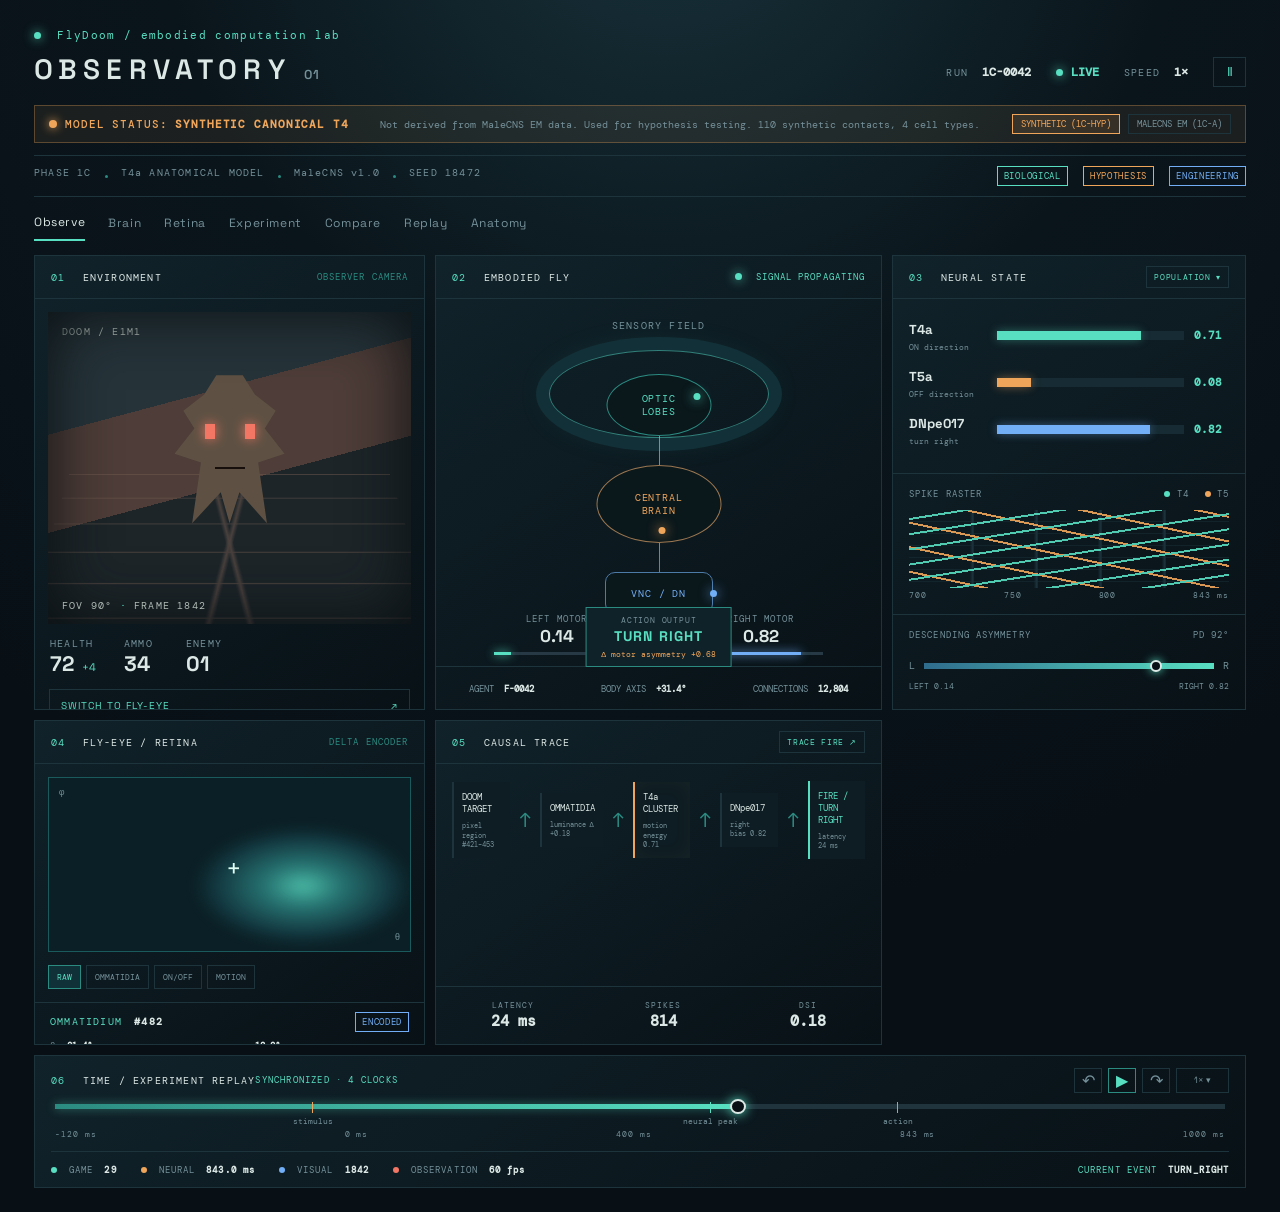
==== commit 3a6556ae: "feat(connectome): implement Phase 1C-A MaleCNS v1.0 biological extraction pipeline and Observatory i" ====
--- a/web/index.html
+++ b/web/index.html
@@ -25,15 +25,15 @@
       
       <div class="model-status-banner" id="modelStatusBanner">
         <div class="model-status-badge">
-          <span class="warning-dot"></span>
-          <span>MODEL STATUS: <strong>SYNTHETIC CANONICAL T4</strong></span>
-        </div>
-        <div class="model-status-desc">
+          <span class="warning-dot" id="statusDot"></span>
+          <span>MODEL STATUS: <strong id="modelStatusTitle">SYNTHETIC CANONICAL T4</strong></span>
+        </div>
+        <div class="model-status-desc" id="modelStatusDesc">
           Not derived from MaleCNS EM data. Used for hypothesis testing. 110 synthetic contacts, 4 cell types.
         </div>
         <div class="model-status-switch">
           <button class="active" id="statusSyntheticBtn">SYNTHETIC (1C-HYP)</button>
-          <button id="statusRealBtn" disabled title="Awaiting Phase 1C-A EM extraction">● MALECNS T4a — NOT YET LOADED</button>
+          <button id="statusRealBtn">MALECNS EM (1C-A)</button>
         </div>
       </div>
       <div class="subbar">
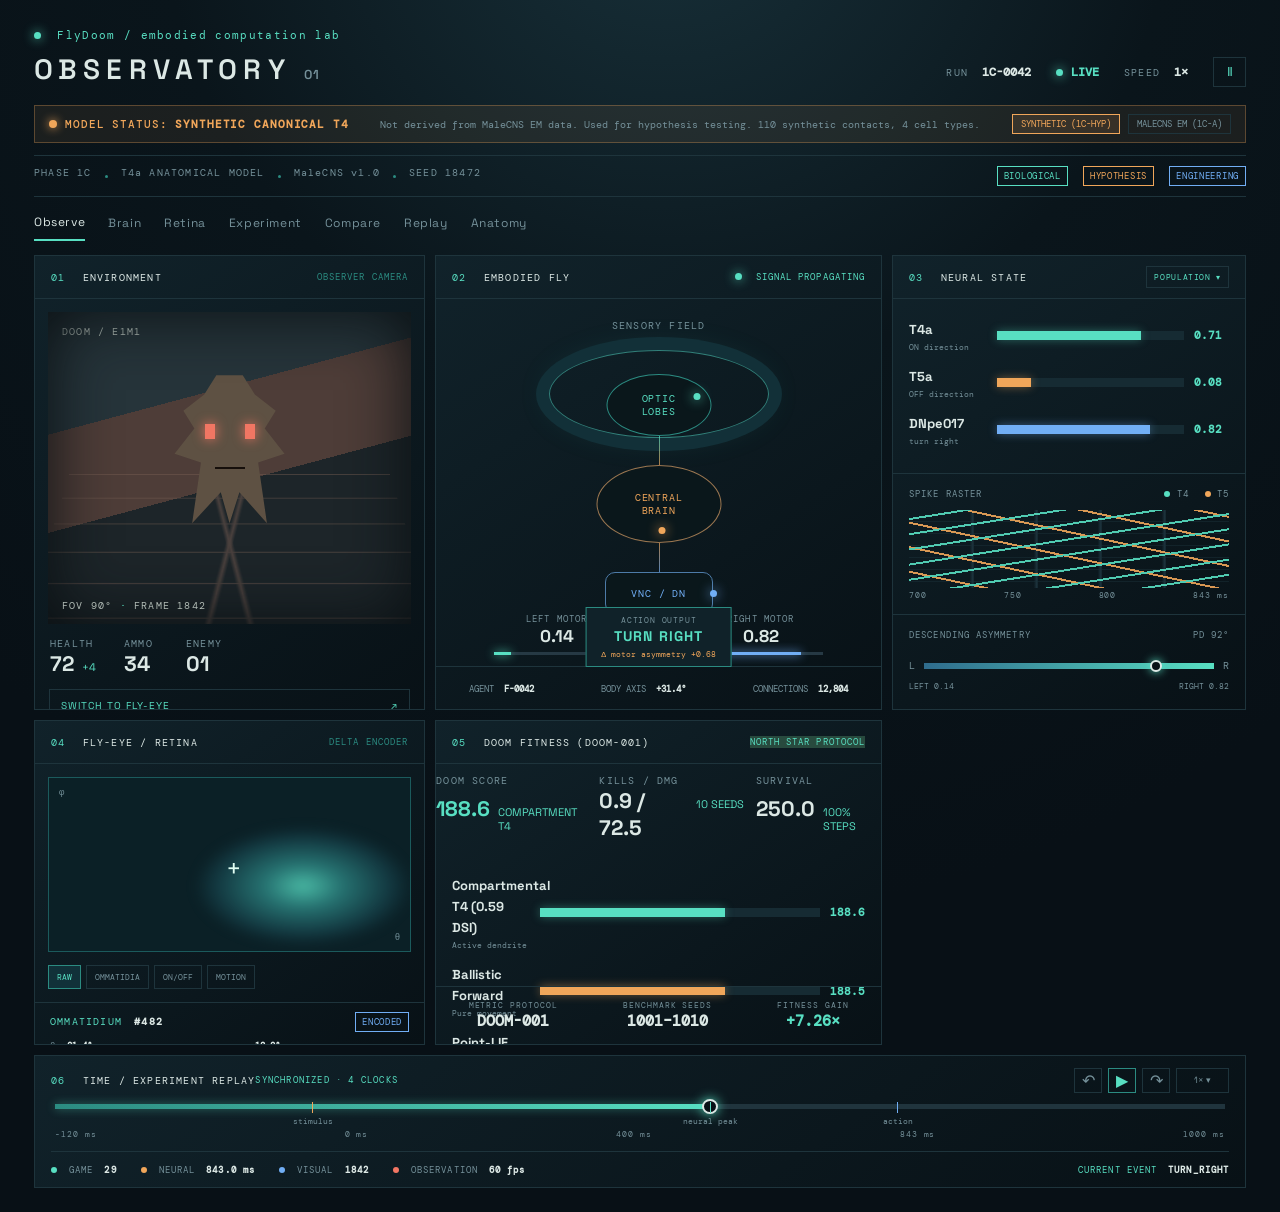
==== commit 036826a0: "feat(doom001): implement embodied Doom benchmark, E1M1 raycaster, and provenance tier realignment" ====
--- a/web/index.html
+++ b/web/index.html
@@ -84,9 +84,18 @@
         </section>
 
         <section class="panel telemetry-panel">
-          <div class="panel-heading"><span><span class="panel-index">05</span> CAUSAL TRACE</span><button class="mini-button" id="traceButton">TRACE FIRE ↗</button></div>
-          <div class="trace-chain"><div class="trace-node">DOOM TARGET<small>pixel region #421–453</small></div><span>↑</span><div class="trace-node">OMMATIDIA<small>luminance Δ +0.18</small></div><span>↑</span><div class="trace-node active-node">T4a CLUSTER<small>motion energy 0.71</small></div><span>↑</span><div class="trace-node">DNpe017<small>right bias 0.82</small></div><span>↑</span><div class="trace-node action-node">FIRE / TURN RIGHT<small>latency 24 ms</small></div></div>
-          <div class="telemetry-footer"><div><span>LATENCY</span><strong>24 ms</strong></div><div><span>SPIKES</span><strong>814</strong></div><div><span>DSI</span><strong>0.18</strong></div></div>
+          <div class="panel-heading"><span><span class="panel-index">05</span> DOOM FITNESS (DOOM-001)</span><span class="camera-chip" style="background:#284a3e;color:var(--cyan);border-color:#3c7a65;">NORTH STAR PROTOCOL</span></div>
+          <div class="env-stats" style="padding:10px 0;gap:12px;">
+            <div><span>DOOM SCORE</span><strong id="doomScoreVal" style="color:var(--cyan);">188.6</strong><em>COMPARTMENT T4</em></div>
+            <div><span>KILLS / DMG</span><strong id="doomKillsVal">0.9 / 72.5</strong><em>10 SEEDS</em></div>
+            <div><span>SURVIVAL</span><strong id="doomSurvVal">250.0</strong><em>100% STEPS</em></div>
+          </div>
+          <div class="activity-list" style="margin-top:4px;">
+            <div class="activity-row"><div><strong>Compartmental T4 (0.59 DSI)</strong><small>Active dendrite</small></div><div class="activity-track"><i style="width:66%;background:var(--cyan);"></i></div><b style="color:var(--cyan);">188.6</b></div>
+            <div class="activity-row"><div><strong>Ballistic Forward</strong><small>Pure movement</small></div><div class="activity-track"><i class="orange" style="width:66%"></i></div><b>188.5</b></div>
+            <div class="activity-row"><div><strong>Point-LIF EMD (0.13 DSI)</strong><small>Canonical point LIF</small></div><div class="activity-track"><i class="blue" style="width:9%"></i></div><b>25.9</b></div>
+          </div>
+          <div class="telemetry-footer"><div><span>METRIC PROTOCOL</span><strong>DOOM-001</strong></div><div><span>BENCHMARK SEEDS</span><strong>1001–1010</strong></div><div><span>FITNESS GAIN</span><strong style="color:var(--cyan);">+7.26×</strong></div></div>
         </section>
       </section>
 
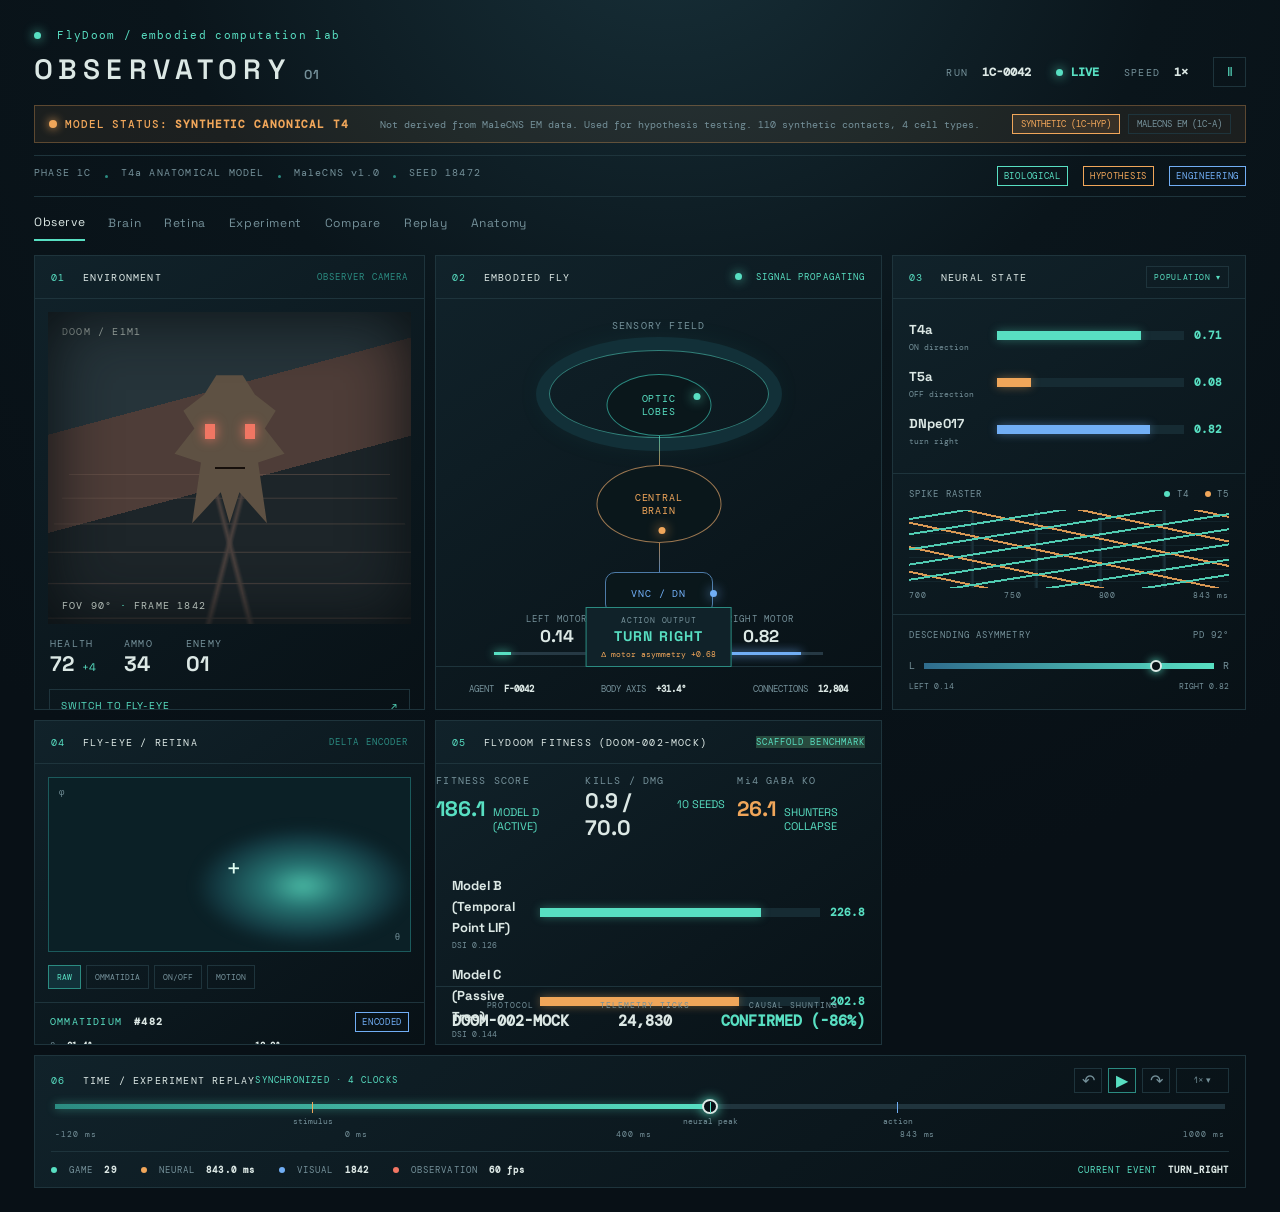
==== commit 51fa313a: "feat(doom002): execute controlled neural ablation, tick telemetry, and epistemic labeling" ====
--- a/web/index.html
+++ b/web/index.html
@@ -84,18 +84,20 @@
         </section>
 
         <section class="panel telemetry-panel">
-          <div class="panel-heading"><span><span class="panel-index">05</span> DOOM FITNESS (DOOM-001)</span><span class="camera-chip" style="background:#284a3e;color:var(--cyan);border-color:#3c7a65;">NORTH STAR PROTOCOL</span></div>
+          <div class="panel-heading"><span><span class="panel-index">05</span> FLYDOOM FITNESS (DOOM-002-MOCK)</span><span class="camera-chip" style="background:#284a3e;color:var(--cyan);border-color:#3c7a65;">SCAFFOLD BENCHMARK</span></div>
           <div class="env-stats" style="padding:10px 0;gap:12px;">
-            <div><span>DOOM SCORE</span><strong id="doomScoreVal" style="color:var(--cyan);">188.6</strong><em>COMPARTMENT T4</em></div>
-            <div><span>KILLS / DMG</span><strong id="doomKillsVal">0.9 / 72.5</strong><em>10 SEEDS</em></div>
-            <div><span>SURVIVAL</span><strong id="doomSurvVal">250.0</strong><em>100% STEPS</em></div>
+            <div><span>FITNESS SCORE</span><strong id="doomScoreVal" style="color:var(--cyan);">186.1</strong><em>MODEL D (ACTIVE)</em></div>
+            <div><span>KILLS / DMG</span><strong id="doomKillsVal">0.9 / 70.0</strong><em>10 SEEDS</em></div>
+            <div><span>Mi4 GABA KO</span><strong id="doomKoVal" style="color:var(--amber);">26.1</strong><em>SHUNTERS COLLAPSE</em></div>
           </div>
           <div class="activity-list" style="margin-top:4px;">
-            <div class="activity-row"><div><strong>Compartmental T4 (0.59 DSI)</strong><small>Active dendrite</small></div><div class="activity-track"><i style="width:66%;background:var(--cyan);"></i></div><b style="color:var(--cyan);">188.6</b></div>
-            <div class="activity-row"><div><strong>Ballistic Forward</strong><small>Pure movement</small></div><div class="activity-track"><i class="orange" style="width:66%"></i></div><b>188.5</b></div>
-            <div class="activity-row"><div><strong>Point-LIF EMD (0.13 DSI)</strong><small>Canonical point LIF</small></div><div class="activity-track"><i class="blue" style="width:9%"></i></div><b>25.9</b></div>
-          </div>
-          <div class="telemetry-footer"><div><span>METRIC PROTOCOL</span><strong>DOOM-001</strong></div><div><span>BENCHMARK SEEDS</span><strong>1001–1010</strong></div><div><span>FITNESS GAIN</span><strong style="color:var(--cyan);">+7.26×</strong></div></div>
+            <div class="activity-row"><div><strong>Model B (Temporal Point LIF)</strong><small>DSI 0.126</small></div><div class="activity-track"><i style="width:79%;background:var(--cyan);"></i></div><b style="color:var(--cyan);">226.8</b></div>
+            <div class="activity-row"><div><strong>Model C (Passive Tree)</strong><small>DSI 0.144</small></div><div class="activity-track"><i class="orange" style="width:71%"></i></div><b>202.8</b></div>
+            <div class="activity-row"><div><strong>Model A (Point LIF)</strong><small>DSI 0.054</small></div><div class="activity-track"><i class="blue" style="width:70%"></i></div><b>201.1</b></div>
+            <div class="activity-row"><div><strong>Model D (Active Tree)</strong><small>DSI 0.590</small></div><div class="activity-track"><i style="width:65%;background:var(--purple);"></i></div><b>186.1</b></div>
+            <div class="activity-row"><div><strong>Model D (Mi4 GABA KO)</strong><small>Shunting ablated</small></div><div class="activity-track"><i class="red" style="width:9%;background:#e05252;"></i></div><b style="color:#e05252;">26.1</b></div>
+          </div>
+          <div class="telemetry-footer"><div><span>PROTOCOL</span><strong>DOOM-002-MOCK</strong></div><div><span>TELEMETRY TICKS</span><strong>24,830</strong></div><div><span>CAUSAL SHUNTING</span><strong style="color:var(--cyan);">CONFIRMED (-86%)</strong></div></div>
         </section>
       </section>
 
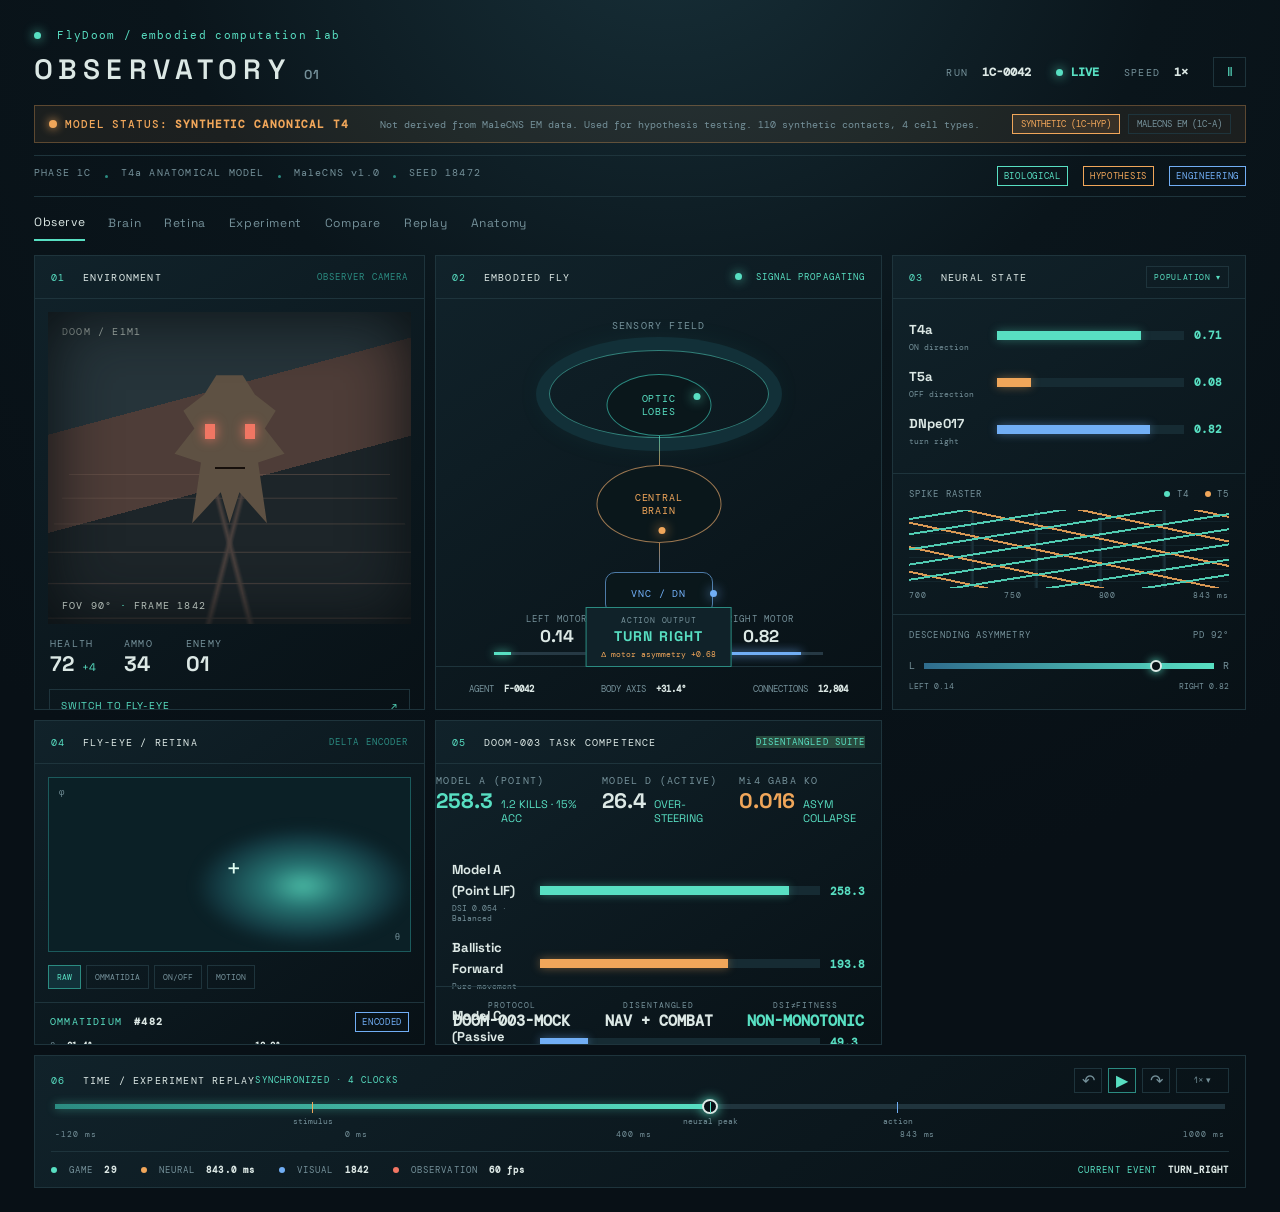
==== commit 0343efde: "feat(doom003): implement task-competence corridor, scale-normalized transduction, and disentangled 4" ====
--- a/web/index.html
+++ b/web/index.html
@@ -84,20 +84,20 @@
         </section>
 
         <section class="panel telemetry-panel">
-          <div class="panel-heading"><span><span class="panel-index">05</span> FLYDOOM FITNESS (DOOM-002-MOCK)</span><span class="camera-chip" style="background:#284a3e;color:var(--cyan);border-color:#3c7a65;">SCAFFOLD BENCHMARK</span></div>
+          <div class="panel-heading"><span><span class="panel-index">05</span> DOOM-003 TASK COMPETENCE</span><span class="camera-chip" style="background:#284a3e;color:var(--cyan);border-color:#3c7a65;">DISENTANGLED SUITE</span></div>
           <div class="env-stats" style="padding:10px 0;gap:12px;">
-            <div><span>FITNESS SCORE</span><strong id="doomScoreVal" style="color:var(--cyan);">186.1</strong><em>MODEL D (ACTIVE)</em></div>
-            <div><span>KILLS / DMG</span><strong id="doomKillsVal">0.9 / 70.0</strong><em>10 SEEDS</em></div>
-            <div><span>Mi4 GABA KO</span><strong id="doomKoVal" style="color:var(--amber);">26.1</strong><em>SHUNTERS COLLAPSE</em></div>
+            <div><span>MODEL A (POINT)</span><strong style="color:var(--cyan);">258.3</strong><em>1.2 KILLS · 15% ACC</em></div>
+            <div><span>MODEL D (ACTIVE)</span><strong style="color:var(--purple);">26.4</strong><em>OVER-STEERING</em></div>
+            <div><span>Mi4 GABA KO</span><strong style="color:var(--amber);">0.016</strong><em>ASYM COLLAPSE</em></div>
           </div>
           <div class="activity-list" style="margin-top:4px;">
-            <div class="activity-row"><div><strong>Model B (Temporal Point LIF)</strong><small>DSI 0.126</small></div><div class="activity-track"><i style="width:79%;background:var(--cyan);"></i></div><b style="color:var(--cyan);">226.8</b></div>
-            <div class="activity-row"><div><strong>Model C (Passive Tree)</strong><small>DSI 0.144</small></div><div class="activity-track"><i class="orange" style="width:71%"></i></div><b>202.8</b></div>
-            <div class="activity-row"><div><strong>Model A (Point LIF)</strong><small>DSI 0.054</small></div><div class="activity-track"><i class="blue" style="width:70%"></i></div><b>201.1</b></div>
-            <div class="activity-row"><div><strong>Model D (Active Tree)</strong><small>DSI 0.590</small></div><div class="activity-track"><i style="width:65%;background:var(--purple);"></i></div><b>186.1</b></div>
-            <div class="activity-row"><div><strong>Model D (Mi4 GABA KO)</strong><small>Shunting ablated</small></div><div class="activity-track"><i class="red" style="width:9%;background:#e05252;"></i></div><b style="color:#e05252;">26.1</b></div>
-          </div>
-          <div class="telemetry-footer"><div><span>PROTOCOL</span><strong>DOOM-002-MOCK</strong></div><div><span>TELEMETRY TICKS</span><strong>24,830</strong></div><div><span>CAUSAL SHUNTING</span><strong style="color:var(--cyan);">CONFIRMED (-86%)</strong></div></div>
+            <div class="activity-row"><div><strong>Model A (Point LIF)</strong><small>DSI 0.054 · Balanced</small></div><div class="activity-track"><i style="width:89%;background:var(--cyan);"></i></div><b style="color:var(--cyan);">258.3</b></div>
+            <div class="activity-row"><div><strong>Ballistic Forward</strong><small>Pure movement</small></div><div class="activity-track"><i class="orange" style="width:67%"></i></div><b>193.8</b></div>
+            <div class="activity-row"><div><strong>Model C (Passive Tree)</strong><small>DSI 0.144</small></div><div class="activity-track"><i class="blue" style="width:17%"></i></div><b>49.3</b></div>
+            <div class="activity-row"><div><strong>Model B (Temporal Point)</strong><small>DSI 0.126</small></div><div class="activity-track"><i style="width:9%"></i></div><b>26.8</b></div>
+            <div class="activity-row"><div><strong>Model D (Active Tree)</strong><small>DSI 0.590 · Saturated</small></div><div class="activity-track"><i style="width:9%;background:var(--purple);"></i></div><b>26.4</b></div>
+          </div>
+          <div class="telemetry-footer"><div><span>PROTOCOL</span><strong>DOOM-003-MOCK</strong></div><div><span>DISENTANGLED</span><strong>NAV + COMBAT</strong></div><div><span>DSI≠FITNESS</span><strong style="color:var(--cyan);">NON-MONOTONIC</strong></div></div>
         </section>
       </section>
 
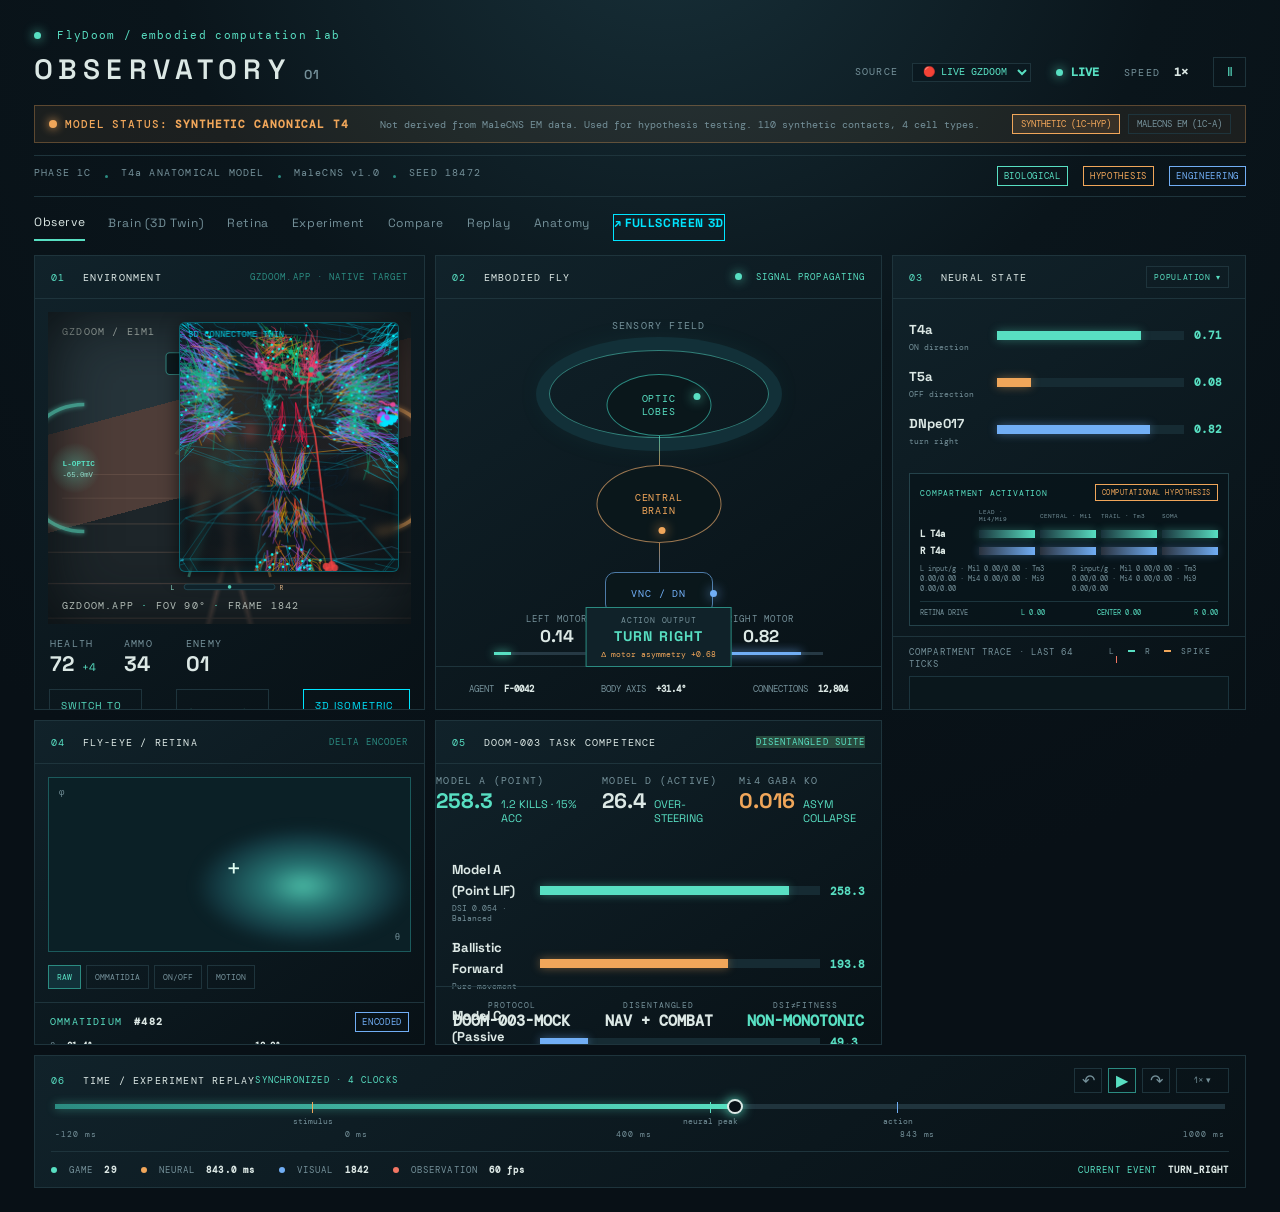
==== commit 482d0103: "feat: FlyDoom - Neuromorphic Drosophila Connectome Twin Playing DOOM - Closed-loop embodiment of an " ====
--- a/web/index.html
+++ b/web/index.html
@@ -15,7 +15,7 @@
           <h1>OBSERVATORY <span>01</span></h1>
         </div>
         <div class="run-meta">
-          <div><span class="meta-label">RUN</span> <strong>1C-0042</strong></div>
+          <div><span class="meta-label">SOURCE</span> <select id="runSelect" style="background:#0b1920;color:var(--cyan);border:1px solid var(--line);padding:2px 6px;font-family:monospace;font-size:10px;"><option value="live">🔴 LIVE GZDOOM</option></select></div>
           <div class="live-status"><span class="status-dot"></span><strong id="runState">LIVE</strong></div>
           <div><span class="meta-label">SPEED</span> <strong id="speedLabel">1×</strong></div>
           <button class="icon-button" id="pauseButton" aria-label="Pause replay">Ⅱ</button>
@@ -42,19 +42,108 @@
       </div>
 
       <nav class="mode-tabs" aria-label="Observatory modes">
-        <button class="mode-tab active">Observe</button><button class="mode-tab">Brain</button><button class="mode-tab">Retina</button><button class="mode-tab">Experiment</button><button class="mode-tab">Compare</button><button class="mode-tab">Replay</button><button class="mode-tab">Anatomy</button>
+        <button class="mode-tab active" data-mode="observe">Observe</button>
+        <button class="mode-tab" data-mode="brain">Brain (3D Twin)</button>
+        <button class="mode-tab" data-mode="retina">Retina</button>
+        <button class="mode-tab" data-mode="experiment">Experiment</button>
+        <button class="mode-tab" data-mode="compare">Compare</button>
+        <button class="mode-tab" data-mode="replay">Replay</button>
+        <button class="mode-tab" data-mode="anatomy">Anatomy</button>
+        <a href="fly_3d_visible_nervous_system.html" target="_blank" class="mode-tab" style="color:#00e5ff;text-decoration:none;display:inline-flex;align-items:center;gap:4px;border:1px solid #00e5ff;font-weight:bold;">↗ FULLSCREEN 3D</a>
       </nav>
 
       <section class="cockpit-grid">
         <section class="panel environment-panel">
-          <div class="panel-heading"><span><span class="panel-index">01</span> ENVIRONMENT</span><span class="camera-chip">OBSERVER CAMERA</span></div>
+          <div class="panel-heading"><span><span class="panel-index">01</span> ENVIRONMENT</span><span class="camera-chip" id="environmentStatus">GZDOOM.APP · NATIVE TARGET</span></div>
           <div class="doom-view" id="doomView">
-            <div class="doom-grid"></div><div class="crosshair"></div><div class="doom-label">DOOM / E1M1</div>
+            <img class="live-frame" id="liveFrame" alt="Live GZDoom frame" />
+            <div class="doom-grid"></div><div class="crosshair"></div><div class="doom-label">GZDOOM / E1M1</div>
+
+            <!-- In-Situ Neural HUD Overlay on Doom Gameplay -->
+            <svg class="neural-hud-overlay" id="neuralHudOverlay" viewBox="0 0 400 300">
+              <defs>
+                <radialGradient id="opticGlowLeft" cx="50%" cy="50%" r="50%">
+                  <stop offset="0%" stop-color="#58dfc2" stop-opacity="0.85"/>
+                  <stop offset="100%" stop-color="#58dfc2" stop-opacity="0"/>
+                </radialGradient>
+                <radialGradient id="opticGlowRight" cx="50%" cy="50%" r="50%">
+                  <stop offset="0%" stop-color="#f0a65a" stop-opacity="0.85"/>
+                  <stop offset="100%" stop-color="#f0a65a" stop-opacity="0"/>
+                </radialGradient>
+                <filter id="hudGlow" x="-20%" y="-20%" width="140%" height="140%">
+                  <feGaussianBlur stdDeviation="3" result="blur"/>
+                  <feComposite in="SourceGraphic" in2="blur" operator="over"/>
+                </filter>
+              </defs>
+
+              <!-- Optic Lobe Arc Overlays (Lateral Visual Motion Flow) -->
+              <g id="hudOpticLobes" class="hud-layer">
+                <!-- Left Optic Flow Ring Arc -->
+                <path id="hudOpticL" d="M 40,80 A 70,70 0 0,0 40,220" fill="none" stroke="#58dfc2" stroke-width="4" opacity="0.6" filter="url(#hudGlow)"/>
+                <circle id="hudOpticGlowL" cx="30" cy="150" r="28" fill="url(#opticGlowLeft)" opacity="0.4"/>
+                <text x="16" y="148" font-size="8.5" fill="#58dfc2" font-family="monospace" font-weight="bold">L-OPTIC</text>
+                <text id="hudOpticValL" x="16" y="160" font-size="8" fill="#8edecb" font-family="monospace">-65.0mV</text>
+
+                <!-- Right Optic Flow Ring Arc -->
+                <path id="hudOpticR" d="M 360,80 A 70,70 0 0,1 360,220" fill="none" stroke="#f0a65a" stroke-width="4" opacity="0.6" filter="url(#hudGlow)"/>
+                <circle id="hudOpticGlowR" cx="370" cy="150" r="28" fill="url(#opticGlowRight)" opacity="0.4"/>
+                <text x="330" y="148" font-size="8.5" fill="#f0a65a" font-family="monospace" font-weight="bold">R-OPTIC</text>
+                <text id="hudOpticValR" x="330" y="160" font-size="8" fill="#e8ba89" font-family="monospace">-65.0mV</text>
+              </g>
+
+              <!-- Central Brain & CX Heading Reticle (Target Acquisition) -->
+              <g id="hudCxReticle" class="hud-layer" transform="translate(200, 150)">
+                <!-- Compass dial -->
+                <circle cx="0" cy="0" r="45" fill="none" stroke="#254d58" stroke-width="1.2" stroke-dasharray="2,3"/>
+                <circle cx="0" cy="0" r="32" fill="none" stroke="#1b3942" stroke-width="1"/>
+                <!-- Reticle crosshairs -->
+                <line x1="-48" y1="0" x2="-35" y2="0" stroke="#3da69f" stroke-width="1.5"/>
+                <line x1="35" y1="0" x2="48" y2="0" stroke="#3da69f" stroke-width="1.5"/>
+                <line x1="0" y1="-48" x2="0" y2="-35" stroke="#3da69f" stroke-width="1.5"/>
+                <line x1="0" y1="35" x2="0" y2="48" stroke="#3da69f" stroke-width="1.5"/>
+                <!-- Dynamic Heading / Target Needle -->
+                <g id="hudTargetPointer" transform="rotate(0)">
+                  <polygon points="0,-42 -5,-30 5,-30" fill="#f5d76e"/>
+                  <line x1="0" y1="-30" x2="0" y2="-12" stroke="#f5d76e" stroke-width="1.5" stroke-dasharray="1,1"/>
+                </g>
+                <!-- Lock-On Indicator Ring -->
+                <circle id="hudLockRing" cx="0" cy="0" r="22" fill="none" stroke="#58dfc2" stroke-width="2" opacity="0.3"/>
+                <text id="hudLockText" x="0" y="3" text-anchor="middle" font-size="8" fill="#58dfc2" font-family="monospace" font-weight="bold">CX SCAN</text>
+              </g>
+
+              <!-- Descending Motor Tracks (VNC / DNpe017) -->
+              <g id="hudMotorTracks" class="hud-layer">
+                <!-- Left DN Track -->
+                <path id="hudDnLeft" d="M 175,200 L 155,270" fill="none" stroke="#58dfc2" stroke-width="3" opacity="0.5"/>
+                <!-- Right DN Track -->
+                <path id="hudDnRight" d="M 225,200 L 245,270" fill="none" stroke="#f0a65a" stroke-width="3" opacity="0.5"/>
+                <!-- Asymmetry Meter Bar -->
+                <rect x="150" y="278" width="100" height="6" fill="#11252d" stroke="#254d58" rx="3"/>
+                <rect id="hudAsymIndicator" x="198" y="279" width="4" height="4" fill="#58dfc2" rx="2"/>
+                <text x="135" y="284" font-size="7" fill="#8edecb" font-family="monospace">L</text>
+                <text x="255" y="284" font-size="7" fill="#e8ba89" font-family="monospace">R</text>
+              </g>
+
+              <!-- Active Neural Action Badge (Pulsing trigger indicator) -->
+              <g id="hudActionBadge" class="hud-layer" transform="translate(200, 35)">
+                <rect id="hudActionBg" x="-70" y="-12" width="140" height="24" fill="#0b171c" fill-opacity="0.88" stroke="#317f79" stroke-width="1.2" rx="4"/>
+                <text id="hudActionName" x="0" y="2" text-anchor="middle" font-size="10.5" fill="#58dfc2" font-family="monospace" font-weight="bold">FORWARD</text>
+                <text id="hudActionCircuit" x="0" y="18" text-anchor="middle" font-size="6.5" fill="#75938d" font-family="monospace">LPTC BILATERAL BALANCE</text>
+              </g>
+            </svg>
+
+            <!-- In-Situ Isometric 3D Brain Hologram Canvas overtop Gameplay -->
+            <canvas class="doom-3d-hologram" id="doom3dHologram" title="Interactive 3D Fly Brain Hologram (Drag to Orbit · Double-click for Full/Corner)"></canvas>
+
             <div class="enemy imp"><span class="imp-eye left"></span><span class="imp-eye right"></span><span class="imp-mouth"></span></div>
-            <div class="damage-vignette"></div><div class="camera-readout">FOV 90° <span>·</span> FRAME 1842</div>
-          </div>
-          <div class="env-stats"><div><span>HEALTH</span><strong>72</strong><em>+4</em></div><div><span>AMMO</span><strong>34</strong></div><div><span>ENEMY</span><strong>01</strong></div></div>
-          <button class="outline-button" id="cameraButton">SWITCH TO FLY-EYE <span>↗</span></button>
+            <div class="damage-vignette" id="damageVignette"></div><div class="camera-readout">GZDOOM.APP <span>·</span> FOV 90° <span>·</span> FRAME 1842</div>
+          </div>
+          <div class="env-stats"><div><span>HEALTH</span><strong id="healthValue">72</strong><em>+4</em></div><div><span>AMMO</span><strong id="ammoValue">34</strong></div><div><span>ENEMY</span><strong id="enemyValue">01</strong></div></div>
+          <div style="display:flex;gap:6px;flex-wrap:wrap;">
+            <button class="outline-button" id="cameraButton" style="flex:1;">SWITCH TO FLY-EYE <span>↗</span></button>
+            <button class="outline-button" id="toggleHudButton" style="flex:1;">2D HUD: <span style="color:var(--cyan);">ON</span></button>
+            <button class="outline-button active" id="toggle3dHoloButton" style="flex:1.2;border-color:#00e5ff;color:#00e5ff;">3D ISOMETRIC BRAIN: <span id="holoStateText">ON</span></button>
+          </div>
         </section>
 
         <section class="panel fly-panel">
@@ -64,7 +153,7 @@
             <div class="brain-node optic"><span>OPTIC<br />LOBES</span><b></b></div><div class="brain-node central"><span>CENTRAL<br />BRAIN</span><b></b></div><div class="brain-node vnc"><span>VNC / DN</span><b></b></div>
             <div class="neural-line line-a"></div><div class="neural-line line-b"></div><div class="neural-line line-c"></div>
             <div class="motor-row"><div><span class="motor-side">LEFT MOTOR</span><strong id="leftMotor">0.14</strong><div class="motor-bar"><i style="width:14%"></i></div></div><div class="motor-arrow">↘</div><div><span class="motor-side">RIGHT MOTOR</span><strong id="rightMotor">0.82</strong><div class="motor-bar right"><i style="width:82%"></i></div></div></div>
-            <div class="action-readout"><span>ACTION OUTPUT</span><strong id="actionOutput">TURN RIGHT</strong><small>Δ motor asymmetry +0.68</small></div>
+            <div class="action-readout"><span>ACTION OUTPUT</span><strong id="actionOutput">TURN RIGHT</strong><small id="asymmetryValue">Δ motor asymmetry +0.68</small></div>
           </div>
           <div class="fly-footer"><span>AGENT <strong>F-0042</strong></span><span>BODY AXIS <strong>+31.4°</strong></span><span>CONNECTIONS <strong>12,804</strong></span></div>
         </section>
@@ -72,6 +161,15 @@
         <section class="panel neural-panel">
           <div class="panel-heading"><span><span class="panel-index">03</span> NEURAL STATE</span><button class="mini-button">POPULATION ▾</button></div>
           <div class="activity-list"><div class="activity-row"><div><strong>T4a</strong><small>ON direction</small></div><div class="activity-track"><i style="width:77%"></i></div><b>0.71</b></div><div class="activity-row"><div><strong>T5a</strong><small>OFF direction</small></div><div class="activity-track"><i class="orange" style="width:18%"></i></div><b>0.08</b></div><div class="activity-row"><div><strong>DNpe017</strong><small>turn right</small></div><div class="activity-track"><i class="blue" style="width:82%"></i></div><b>0.82</b></div></div>
+          <div class="activation-map" aria-label="T4 compartment activation map">
+            <div class="activation-map-heading"><span>COMPARTMENT ACTIVATION</span><span class="provenance-key hypothesis">COMPUTATIONAL HYPOTHESIS</span></div>
+            <div class="activation-columns"><span></span><span>LEAD · Mi4/Mi9</span><span>CENTRAL · Mi1</span><span>TRAIL · Tm3</span><span>SOMA</span></div>
+            <div class="activation-row"><strong>L T4a</strong><i id="t4LLeading"></i><i id="t4LCentral"></i><i id="t4LTrailing"></i><i id="t4LSoma"></i></div>
+            <div class="activation-row"><strong>R T4a</strong><i id="t4RLeading"></i><i id="t4RCentral"></i><i id="t4RTrailing"></i><i id="t4RSoma"></i></div>
+            <div class="activation-drives"><span id="t4LDrives">L input/g · Mi1 0.00/0.00 · Tm3 0.00/0.00 · Mi4 0.00/0.00 · Mi9 0.00/0.00</span><span id="t4RDrives">R input/g · Mi1 0.00/0.00 · Tm3 0.00/0.00 · Mi4 0.00/0.00 · Mi9 0.00/0.00</span></div>
+            <div class="retinal-drive-readout"><span>RETINA DRIVE</span><b id="retinaDriveL">L 0.00</b><b id="retinaDriveC">CENTER 0.00</b><b id="retinaDriveR">R 0.00</b></div>
+          </div>
+          <div class="activation-trace-wrap"><div class="chart-title"><span>COMPARTMENT TRACE · LAST 64 TICKS</span><span class="trace-legend">L <i></i> R <b></b> SPIKE <em></em></span></div><canvas id="activationTraceCanvas" width="430" height="76" aria-label="Rolling bilateral T4 compartment activation trace"></canvas></div>
           <div class="chart-block"><div class="chart-title"><span>SPIKE RASTER</span><span class="chart-legend"><i></i> T4 <i class="orange-dot"></i> T5</span></div><div class="raster" id="raster"></div><div class="axis"><span>700</span><span>750</span><span>800</span><span>843 ms</span></div></div>
           <div class="direction-block"><div class="chart-title"><span>DESCENDING ASYMMETRY</span><span>PD 92°</span></div><div class="direction-meter"><span>L</span><div><i style="left:78%"></i></div><span>R</span></div><div class="direction-labels"><span>LEFT 0.14</span><span>RIGHT 0.82</span></div></div>
         </section>
@@ -245,6 +343,24 @@
         </section>
       </section>
 
+      <!-- FULL 3D CNS DIGITAL TWIN EMBEDDED VIEW -->
+      <section class="cns-3d-container" id="cns3DContainer">
+        <iframe id="cns3DIframe" src="fly_3d_visible_nervous_system.html" style="width:100%; height:100%; border:none; background:#050a0e;" title="Full 3D Visible Drosophila Nervous System & Connectome Twin"></iframe>
+      </section>
+
+      <section class="benchmark-view" id="benchmarkView">
+        <div class="benchmark-header">
+          <div><div class="eyebrow">DOOM-003-MOCK / SEALED BENCHMARK</div><h2>Task competence is not one number.</h2><p>Four orthogonal readouts keep navigation, combat, survival, and neural dynamics disentangled.</p></div>
+          <div class="benchmark-seal"><span class="status-dot"></span> 24,825 TELEMETRY TICKS<br /><small>runs/doom003_competence_1789164345</small></div>
+        </div>
+        <div class="metric-cards"><article><span>NAVIGATION</span><strong>3.1<span>%</span></strong><small>Model B progress · best 10.4%</small></article><article><span>COMBAT</span><strong>0.15<span> acc</span></strong><small>Model A hit accuracy · 1.2 kills</small></article><article><span>SURVIVAL</span><strong>72<span> HP</span></strong><small>Random baseline remaining health</small></article><article class="neural-card"><span>NEURAL / DSI</span><strong>0.5902</strong><small>Model D active tree · hypothesis tier</small></article></div>
+        <div class="benchmark-columns">
+          <div class="benchmark-table-wrap"><div class="section-caption">ARCHITECTURE / CONDITION <span>FITNESS IS SECONDARY</span></div><table class="benchmark-table"><thead><tr><th>CONDITION</th><th>DSI</th><th>NAV %</th><th>GOAL m</th><th>BUMPS</th><th>KILLS</th><th>FITNESS</th></tr></thead><tbody><tr><td>RandomController</td><td>—</td><td>8.8</td><td>13.2</td><td>31.3</td><td>1.40</td><td>289.29</td></tr><tr class="best-control"><td>Model A · Point LIF</td><td>0.0544</td><td>9.6</td><td>13.1</td><td>0.5</td><td>1.20</td><td>258.32</td></tr><tr><td>Model B · Temporal LIF</td><td>0.1264</td><td>3.1</td><td>14.1</td><td>0.0</td><td>0.00</td><td>26.80</td></tr><tr><td>Model C · Passive Tree</td><td>0.1444</td><td>7.3</td><td>13.4</td><td>1.4</td><td>0.10</td><td>49.27</td></tr><tr class="active-row"><td>Model D · Active Tree</td><td>0.5902</td><td>2.4</td><td>14.2</td><td>0.0</td><td>0.00</td><td>26.42</td></tr></tbody></table></div>
+          <div class="lesion-panel"><div class="section-caption">MECHANISTIC LESION SENSITIVITY <span>MODEL D</span></div><div class="lesion-row"><span>INTACT</span><div class="lesion-bar"><i style="width:86%"></i></div><b>σ Δ 0.622</b></div><div class="lesion-row mi4"><span>Mi4 GABA KO</span><div class="lesion-bar"><i style="width:8%"></i></div><b>σ Δ 0.016</b></div><p class="lesion-callout"><strong>97.4% collapse</strong><br />Without Mi4 shunting, directional selectivity disappears. The agent drives forward blindly for <b>2,420 / 2,500</b> steps.</p></div>
+        </div>
+        <div class="paradox-banner"><span class="paradox-icon">↯</span><div><strong>CONTROLLABILITY PARADOX</strong><p>Model D is the most directionally selective, yet Model A navigates better. High biological gain over-steers without stabilized descending control.</p></div><div class="paradox-compare"><span>DSI <b>0.5902</b></span><span>NAV <b>2.4%</b></span><i>vs</i><span>DSI <b>0.0544</b></span><span>NAV <b>9.6%</b></span></div></div>
+      </section>
+
       <section class="timeline-panel panel">
         <div class="timeline-top"><div class="panel-heading"><span><span class="panel-index">06</span> TIME / EXPERIMENT REPLAY</span><span class="timeline-status">SYNCHRONIZED · 4 CLOCKS</span></div><div class="replay-controls"><button>↶</button><button id="playButton">▶</button><button>↷</button><button class="speed-button">1× ▾</button></div></div>
         <div class="timeline"><div class="timeline-track"><div class="timeline-progress" id="timelineProgress"></div><button class="timeline-handle" id="timelineHandle" aria-label="Current replay time"></button><div class="event-marker stimulus" style="left:22%"><span>stimulus</span></div><div class="event-marker peak" style="left:56%"><span>neural peak</span></div><div class="event-marker action" style="left:72%"><span>action</span></div></div><div class="timeline-scale"><span>-120 ms</span><span>0 ms</span><span>400 ms</span><span>843 ms</span><span>1000 ms</span></div></div>
--- a/web/overrides.css
+++ b/web/overrides.css
@@ -3,6 +3,10 @@
 .doom-view.fly-eye-active .enemy{opacity:.34;filter:drop-shadow(0 0 18px #58dfc2)}
 .trace-node.trace-flash{animation:traceFlash .6s ease-out}
 @keyframes traceFlash{0%{background:#58dfc235;box-shadow:0 0 24px #58dfc280}100%{background:#0e1d23;box-shadow:none}}
+
+.benchmark-view{display:none;border:1px solid var(--line);background:linear-gradient(145deg,rgba(17,35,43,.96),rgba(8,17,22,.98));padding:22px;margin-bottom:10px}.benchmark-active .benchmark-view{display:block}.benchmark-active .cockpit-grid{display:none}.benchmark-header{display:flex;justify-content:space-between;align-items:flex-start;border-bottom:1px solid var(--line);padding-bottom:18px}.benchmark-header h2{font-size:25px;font-weight:500;letter-spacing:-.03em;margin:8px 0 4px}.benchmark-header p{color:var(--muted);margin:0;font-size:12px}.benchmark-seal{font:10px 'DM Mono',monospace;letter-spacing:.08em;color:var(--cyan);text-align:right;line-height:1.8}.benchmark-seal small{color:var(--muted);letter-spacing:0;font-size:8px}.metric-cards{display:grid;grid-template-columns:repeat(4,1fr);gap:8px;margin:16px 0}.metric-cards article{border:1px solid var(--line);padding:14px 15px;background:#0b1920}.metric-cards article.neural-card{border-color:#7c6347;background:#241d16}.metric-cards span,.section-caption{font:9px 'DM Mono',monospace;letter-spacing:.1em;color:var(--muted)}.metric-cards strong{display:block;font-size:27px;color:var(--text);margin:7px 0 3px}.metric-cards strong span{font:12px 'DM Mono',monospace;color:var(--cyan)}.metric-cards small{color:var(--muted);font-size:9px}.benchmark-columns{display:grid;grid-template-columns:1.35fr .65fr;gap:10px}.benchmark-table-wrap,.lesion-panel{border:1px solid var(--line);background:#0b171d}.section-caption{display:flex;justify-content:space-between;padding:12px 14px;border-bottom:1px solid var(--line)}.section-caption span{color:var(--cyan)}.benchmark-table{width:100%;border-collapse:collapse;font:10px 'DM Mono',monospace}.benchmark-table th{color:var(--muted);font-size:8px;font-weight:400;text-align:right;padding:10px 9px;border-bottom:1px solid var(--line)}.benchmark-table th:first-child,.benchmark-table td:first-child{text-align:left}.benchmark-table td{padding:11px 9px;text-align:right;border-bottom:1px solid #172b33;color:var(--text)}.benchmark-table tr:last-child td{border-bottom:0}.benchmark-table .best-control td{color:var(--cyan)}.benchmark-table .active-row td{color:var(--amber);background:#2b2118}.lesion-panel{padding-bottom:15px}.lesion-row{display:grid;grid-template-columns:78px 1fr 67px;gap:8px;align-items:center;padding:15px 14px 3px;font:8px 'DM Mono',monospace;color:var(--muted)}.lesion-row b{font-weight:400;text-align:right;color:var(--text);font-size:8px}.lesion-bar{height:8px;background:#182c34}.lesion-bar i{display:block;height:100%;background:var(--cyan)}.lesion-row.mi4 .lesion-bar i{background:var(--red)}.lesion-callout{border-left:2px solid var(--red);margin:18px 14px 0;padding:8px 10px;background:#201719;color:var(--muted);font-size:10px;line-height:1.45}.lesion-callout strong{color:var(--red);font-family:'DM Mono',monospace;font-size:11px}.lesion-callout b{color:var(--text);font-family:'DM Mono',monospace}.paradox-banner{display:flex;align-items:center;gap:15px;margin-top:10px;padding:15px;border:1px solid #7e6040;background:linear-gradient(90deg,#211a14,#101a1d)}.paradox-icon{font-size:25px;color:var(--amber)}.paradox-banner strong{font:11px 'DM Mono',monospace;color:var(--amber);letter-spacing:.1em}.paradox-banner p{margin:5px 0 0;color:var(--muted);font-size:11px}.paradox-compare{margin-left:auto;display:flex;align-items:center;gap:10px;font:9px 'DM Mono',monospace;color:var(--muted)}.paradox-compare b{display:block;color:var(--text);font-size:13px;margin-top:4px}.paradox-compare i{color:var(--amber)}
+@media(max-width:1250px){.benchmark-columns{grid-template-columns:1fr}.paradox-compare{display:none}}
+.live-frame{position:absolute;z-index:1;inset:0;width:100%;height:100%;object-fit:cover;opacity:0;transition:opacity .2s;background:#101b20}.live-frame.is-live{opacity:1}.doom-view .doom-label,.doom-view .camera-readout,.doom-view .crosshair,.doom-view .damage-vignette{z-index:2}.doom-view .doom-grid,.doom-view .enemy{z-index:1}
 
 /* --- ANATOMY & MODEL STATUS OVERRIDES --- */
 .model-status-banner {
@@ -69,6 +73,62 @@
 }
 .anatomy-active .anatomy-container {
   display: grid;
+}
+
+/* Full 3D Visible Nervous System & Exoskeleton Twin View */
+.cns-3d-container {
+  display: none;
+  width: 100%;
+  height: calc(100vh - 128px);
+  min-height: 720px;
+  position: relative;
+  background: #050a0e;
+  border: 1px solid var(--line);
+  border-radius: 6px;
+  overflow: hidden;
+}
+.brain-3d-active .cockpit-grid,
+.brain-3d-active .anatomy-container {
+  display: none !important;
+}
+.brain-3d-active .cns-3d-container {
+  display: block !important;
+}
+
+/* In-Situ Isometric 3D Hologram Overlay over Doom Viewport */
+.doom-3d-hologram {
+  position: absolute;
+  top: 10px;
+  right: 12px;
+  width: 220px;
+  height: 250px;
+  z-index: 15;
+  pointer-events: auto;
+  cursor: grab;
+  background: radial-gradient(circle at 50% 50%, rgba(6, 18, 26, 0.72) 0%, rgba(3, 8, 12, 0.45) 80%);
+  border: 1px solid rgba(0, 229, 255, 0.35);
+  border-radius: 6px;
+  backdrop-filter: blur(4px);
+  box-shadow: 0 4px 18px rgba(0, 0, 0, 0.6), inset 0 0 12px rgba(0, 229, 255, 0.1);
+  transition: width 0.25s ease, height 0.25s ease, opacity 0.2s ease, transform 0.2s ease;
+}
+.doom-3d-hologram:active {
+  cursor: grabbing;
+}
+.doom-3d-hologram.is-hidden {
+  display: none !important;
+}
+.doom-3d-hologram.is-full {
+  top: 0 !important;
+  left: 0 !important;
+  right: 0 !important;
+  width: 100% !important;
+  height: 100% !important;
+  border: none !important;
+  border-radius: 0 !important;
+  background: transparent !important;
+  backdrop-filter: none !important;
+  box-shadow: none !important;
 }
 
 /* Visual Field Panel */
@@ -245,3 +305,135 @@
   color: var(--cyan);
   background: rgba(88, 223, 194, 0.12);
 }
+
+/* --- IN-SITU NEURAL HUD OVERLAY ON GAMEPLAY --- */
+.neural-hud-overlay {
+  position: absolute;
+  inset: 0;
+  width: 100%;
+  height: 100%;
+  z-index: 3;
+  pointer-events: none;
+  transition: opacity 0.3s ease;
+}
+.neural-hud-overlay.is-hidden {
+  opacity: 0;
+}
+.hud-layer {
+  transition: all 0.15s ease-out;
+}
+#hudOpticL, #hudOpticR {
+  transition: stroke 0.15s ease, opacity 0.15s ease;
+}
+#hudTargetPointer {
+  transition: transform 0.12s ease-out;
+  transform-origin: center;
+}
+#hudLockRing.locked {
+  stroke: #58dfc2;
+  stroke-width: 3;
+  opacity: 1;
+  animation: lockPulse 0.8s infinite alternate ease-in-out;
+}
+@keyframes lockPulse {
+  0% { transform: scale(0.96); opacity: 0.7; }
+  100% { transform: scale(1.05); opacity: 1; filter: drop-shadow(0 0 8px #58dfc2); }
+}
+#hudActionBadge.action-fire #hudActionBg {
+  stroke: #ff5722;
+  fill: #3b1408;
+  filter: drop-shadow(0 0 12px #ff5722);
+}
+#hudActionBadge.action-fire #hudActionName {
+  fill: #ff8a65;
+}
+#hudActionBadge.action-use #hudActionBg {
+  stroke: #00e5ff;
+  fill: #003740;
+  filter: drop-shadow(0 0 12px #00e5ff);
+}
+#hudActionBadge.action-use #hudActionName {
+  fill: #80d8ff;
+}
+#damageVignette.damage-flash {
+  animation: damagePulse 0.5s ease-out;
+}
+@keyframes damagePulse {
+  0% { box-shadow: inset 0 0 60px rgba(255, 30, 30, 0.85); }
+  100% { box-shadow: none; }
+}
+
+/* Branch-resolved T4 activation mapping.  The labels preserve the model's
+   computational interpretation rather than presenting these traces as
+   directly measured biological voltages. */
+.activation-map {
+  margin: 0 16px 10px;
+  padding: 10px 10px 8px;
+  border: 1px solid #24424a;
+  background: rgba(8, 20, 25, 0.72);
+  font-family: 'DM Mono', monospace;
+}
+.activation-map-heading,
+.activation-columns,
+.activation-row,
+.activation-drives {
+  display: grid;
+  grid-template-columns: 54px repeat(4, 1fr);
+  gap: 5px;
+  align-items: center;
+}
+.activation-map-heading {
+  display: flex;
+  justify-content: space-between;
+  color: var(--cyan);
+  font-size: 8px;
+  letter-spacing: .1em;
+  margin-bottom: 8px;
+}
+.activation-map-heading .provenance-key { font-size: 7px; color: var(--amber); }
+.activation-columns { color: var(--muted); font-size: 6px; line-height: 1.2; margin-bottom: 4px; }
+.activation-row { margin: 5px 0; }
+.activation-row strong { color: var(--text); font-size: 9px; }
+.activation-row i {
+  display: block;
+  height: 8px;
+  min-width: 0;
+  background: linear-gradient(90deg, #19313a, #58dfc2);
+  box-shadow: 0 0 8px #58dfc250;
+  transform-origin: left center;
+}
+.activation-row:nth-of-type(4) i { background: linear-gradient(90deg, #29313c, #71aef5); box-shadow: 0 0 8px #71aef550; }
+.activation-drives { grid-template-columns: 1fr 1fr; color: var(--muted); font-size: 7px; line-height: 1.4; margin-top: 7px; }
+.retinal-drive-readout {
+  display: flex;
+  justify-content: space-between;
+  gap: 7px;
+  border-top: 1px solid #1c353d;
+  margin-top: 7px;
+  padding-top: 6px;
+  color: var(--muted);
+  font-size: 7px;
+}
+.retinal-drive-readout b { color: var(--cyan); font-weight: 400; }
+.activation-trace-wrap {
+  border-top: 1px solid var(--line);
+  padding: 9px 16px 6px;
+}
+.activation-trace-wrap canvas {
+  display: block;
+  width: 100%;
+  height: 76px;
+  margin-top: 6px;
+  background: #0a171c;
+  border: 1px solid #1b343d;
+}
+.trace-legend { color: var(--muted); font-size: 8px; }
+.trace-legend i, .trace-legend b, .trace-legend em {
+  display: inline-block;
+  width: 7px;
+  height: 2px;
+  margin: 0 4px 2px 7px;
+  background: var(--cyan);
+}
+.trace-legend b { background: var(--amber); }
+.trace-legend em { background: #f27663; height: 7px; width: 1px; }
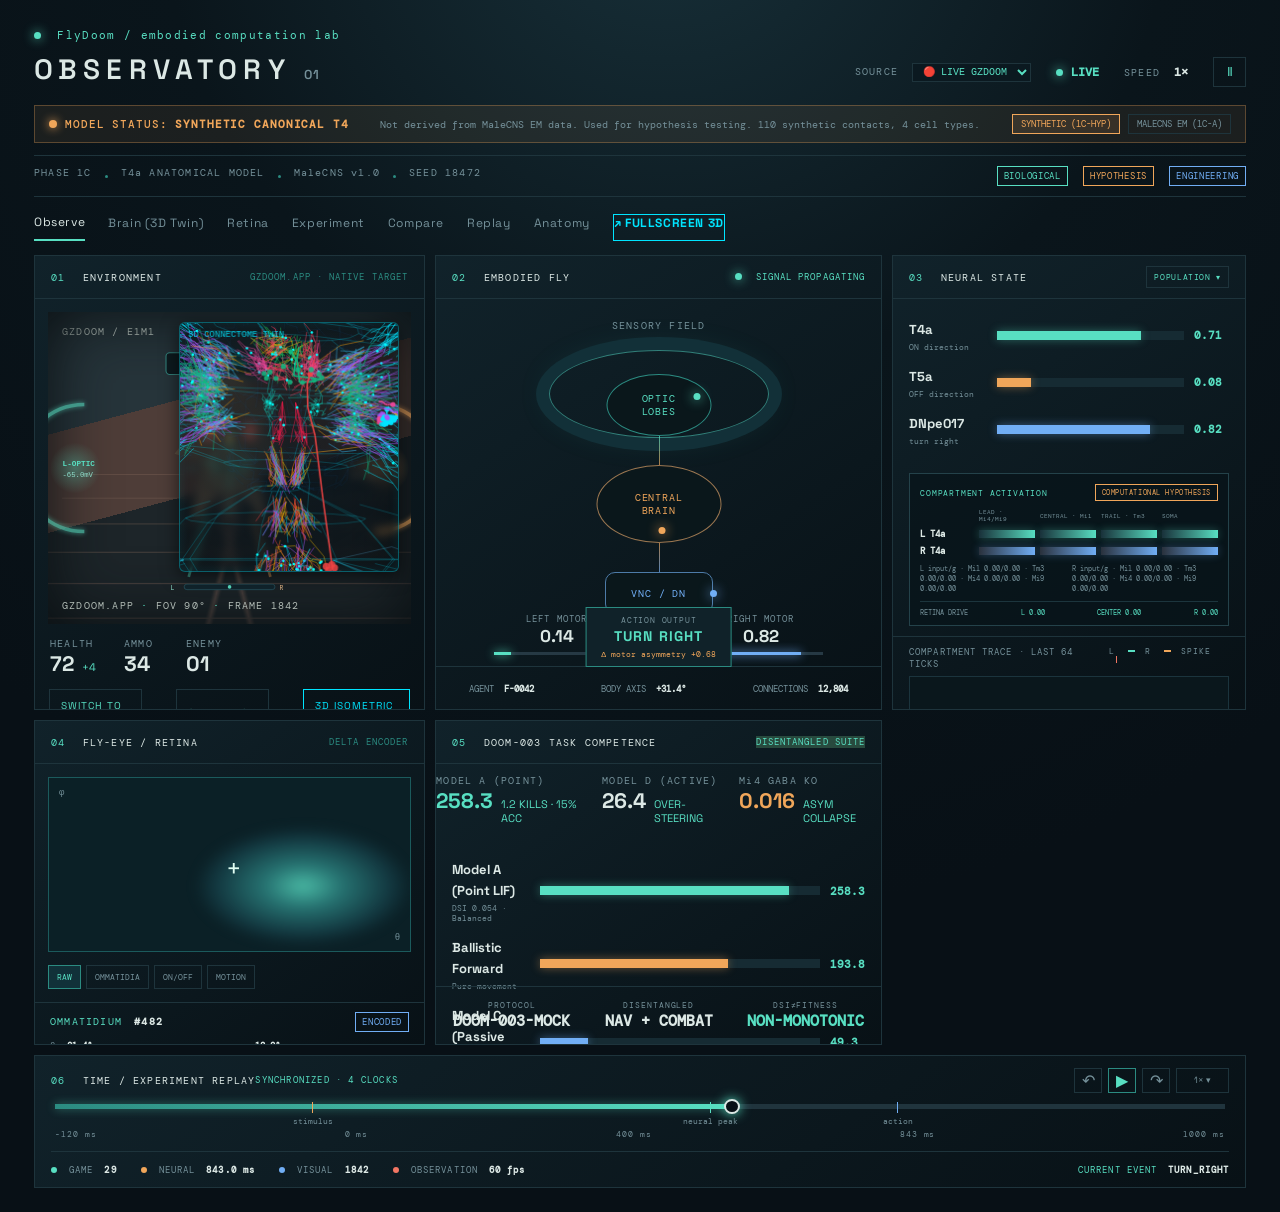
==== commit a0dac745: "feat(observatory): live 2D optic flow, central complex compass, and mushroom body telemetry" ====
--- a/web/index.html
+++ b/web/index.html
@@ -172,6 +172,29 @@
           <div class="activation-trace-wrap"><div class="chart-title"><span>COMPARTMENT TRACE · LAST 64 TICKS</span><span class="trace-legend">L <i></i> R <b></b> SPIKE <em></em></span></div><canvas id="activationTraceCanvas" width="430" height="76" aria-label="Rolling bilateral T4 compartment activation trace"></canvas></div>
           <div class="chart-block"><div class="chart-title"><span>SPIKE RASTER</span><span class="chart-legend"><i></i> T4 <i class="orange-dot"></i> T5</span></div><div class="raster" id="raster"></div><div class="axis"><span>700</span><span>750</span><span>800</span><span>843 ms</span></div></div>
           <div class="direction-block"><div class="chart-title"><span>DESCENDING ASYMMETRY</span><span>PD 92°</span></div><div class="direction-meter"><span>L</span><div><i style="left:78%"></i></div><span>R</span></div><div class="direction-labels"><span>LEFT 0.14</span><span>RIGHT 0.82</span></div></div>
+
+          <!-- HIGH-FIDELITY POPULATION CIRCUITS & PLASTICITY -->
+          <div class="hifi-circuits-block" style="border-top: 1px solid var(--border); padding-top: 8px; margin-top: 8px;">
+            <div class="chart-title"><span>2D OPTIC FLOW & CENTRAL COMPLEX</span><span class="provenance-key biological">128 COLUMNS · 16 WEDGES</span></div>
+            <div style="display:grid; grid-template-columns: 1fr 1fr; gap: 8px; font-size: 11px; margin-top: 6px;">
+              <div>
+                <div style="display:flex; justify-content:space-between; color:var(--text-muted);"><span>DIV (LOOM)</span><strong id="flowDivVal" style="color:var(--cyan);">+0.00</strong></div>
+                <div class="activity-track" style="height:5px; margin-top:3px;"><i id="flowDivBar" style="width:50%; background:var(--cyan);"></i></div>
+              </div>
+              <div>
+                <div style="display:flex; justify-content:space-between; color:var(--text-muted);"><span>CURL (YAW)</span><strong id="flowCurlVal" style="color:var(--amber);">+0.00</strong></div>
+                <div class="activity-track" style="height:5px; margin-top:3px;"><i id="flowCurlBar" style="width:50%; background:var(--amber);"></i></div>
+              </div>
+            </div>
+            <div style="display:flex; justify-content:space-between; font-size:11px; margin-top:8px; align-items:center;">
+              <span style="color:var(--text-muted);">EB COMPASS BUMP:</span>
+              <span id="ebHeadingVal" style="color:var(--green); font-weight:bold;">+0.0° (R=0.90)</span>
+            </div>
+            <div style="display:flex; justify-content:space-between; font-size:11px; margin-top:6px; align-items:center;">
+              <span style="color:var(--text-muted);">MB VALENCE (KC→MBON):</span>
+              <span id="mbValenceVal" style="color:var(--cyan); font-weight:bold;">+0.00 (PPL1 DA 0.00)</span>
+            </div>
+          </div>
         </section>
 
         <section class="panel retina-panel">
